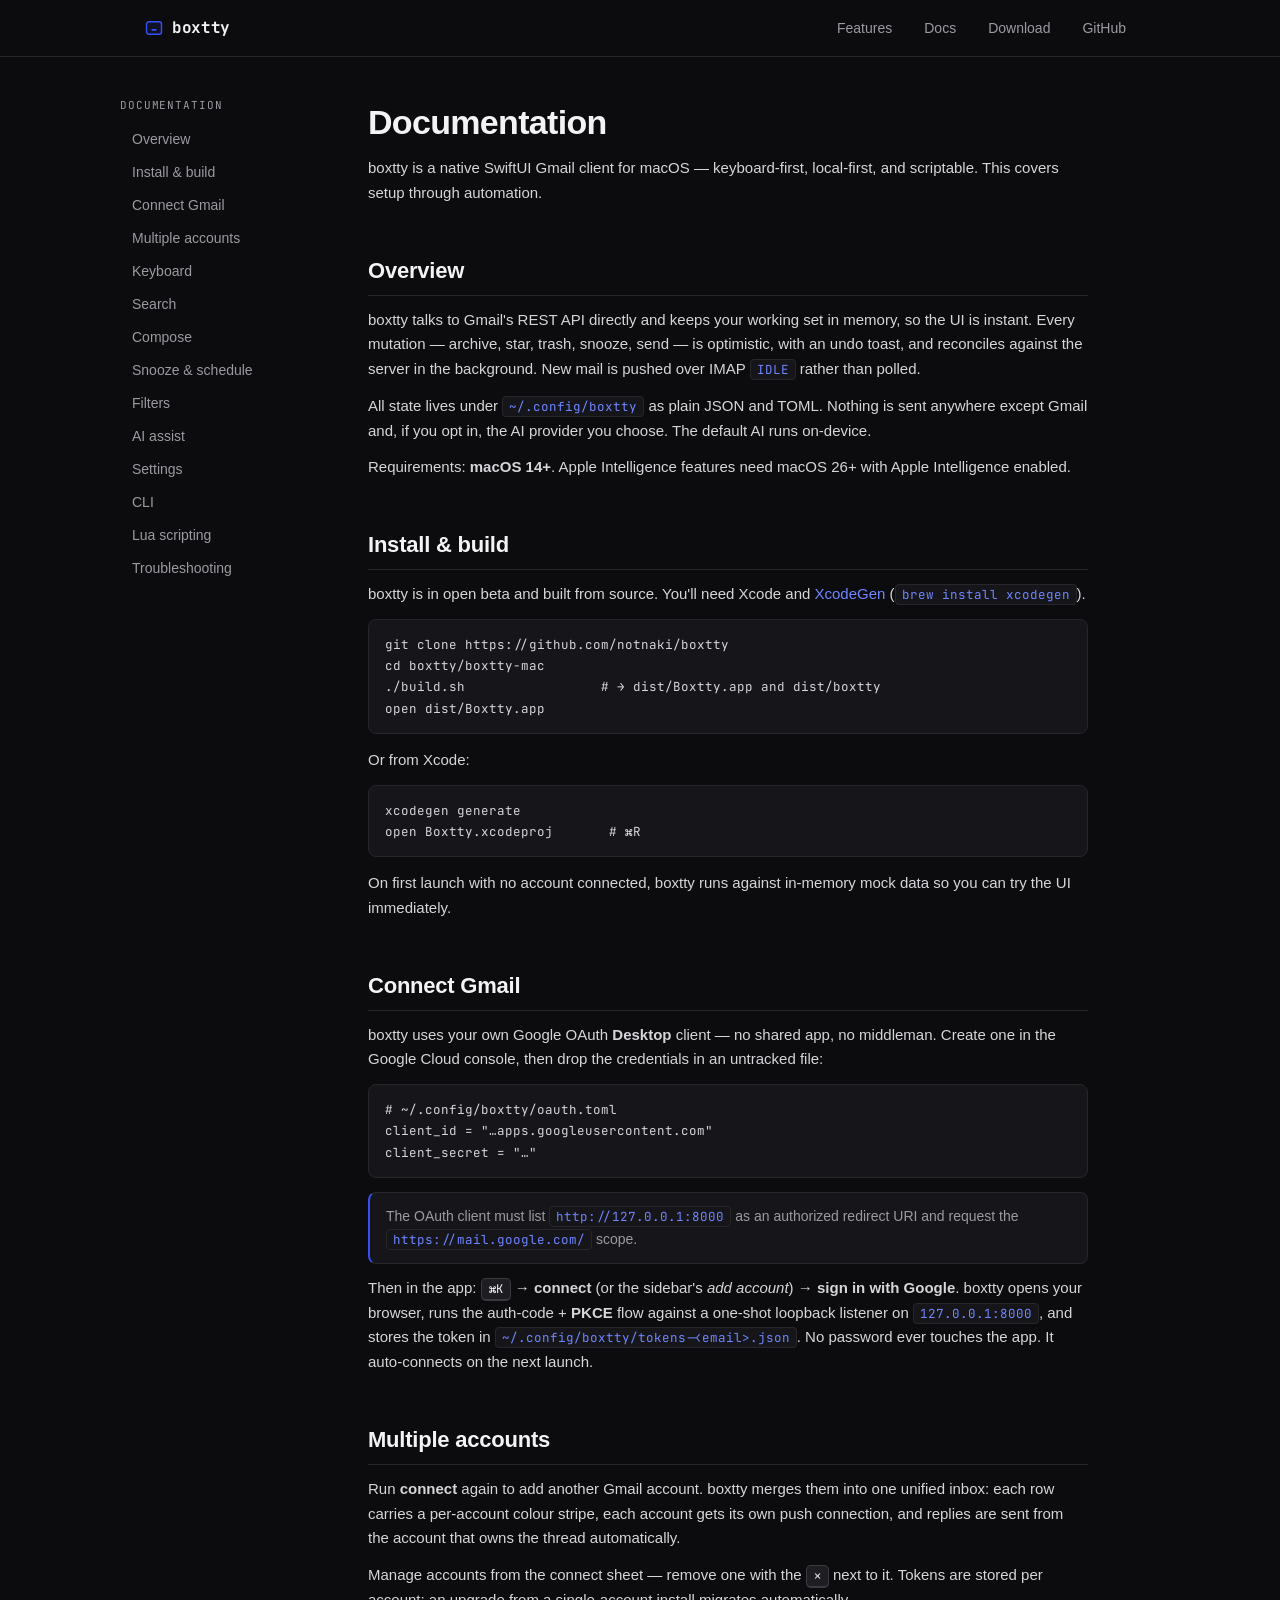
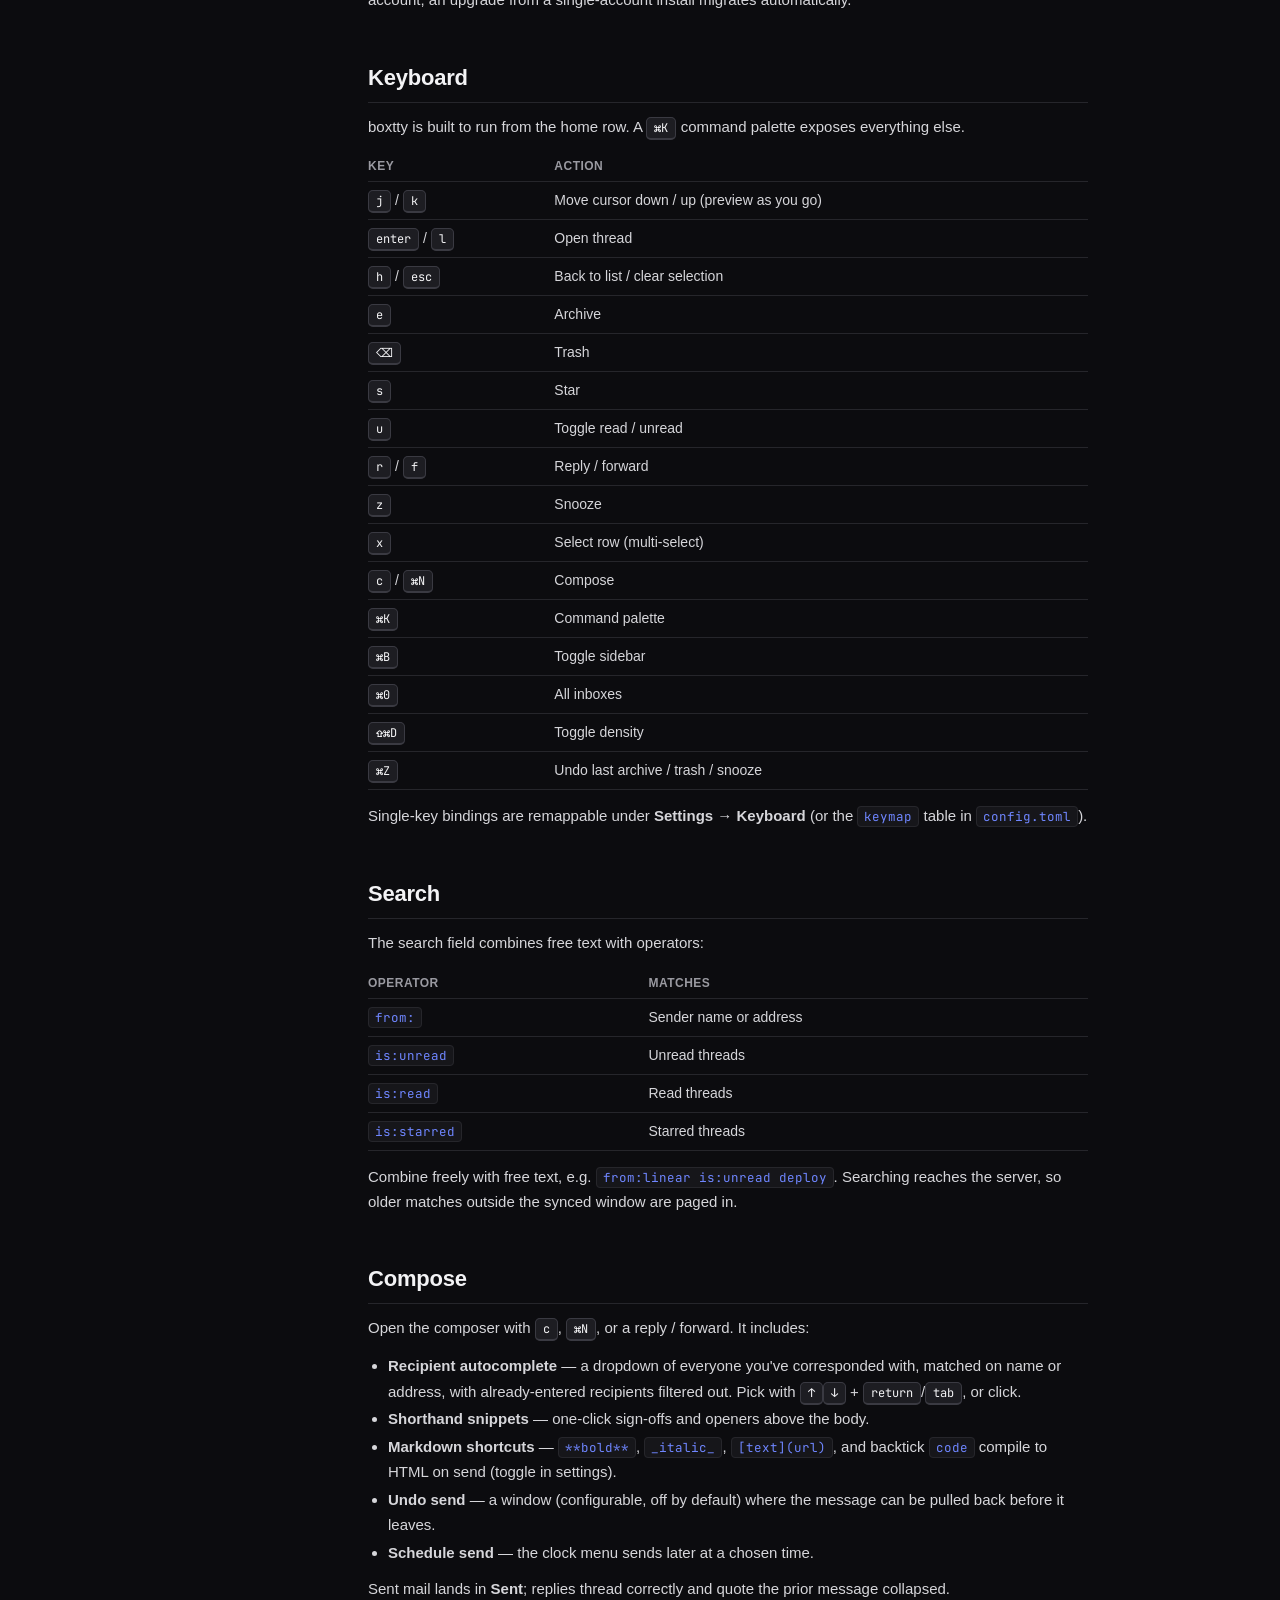
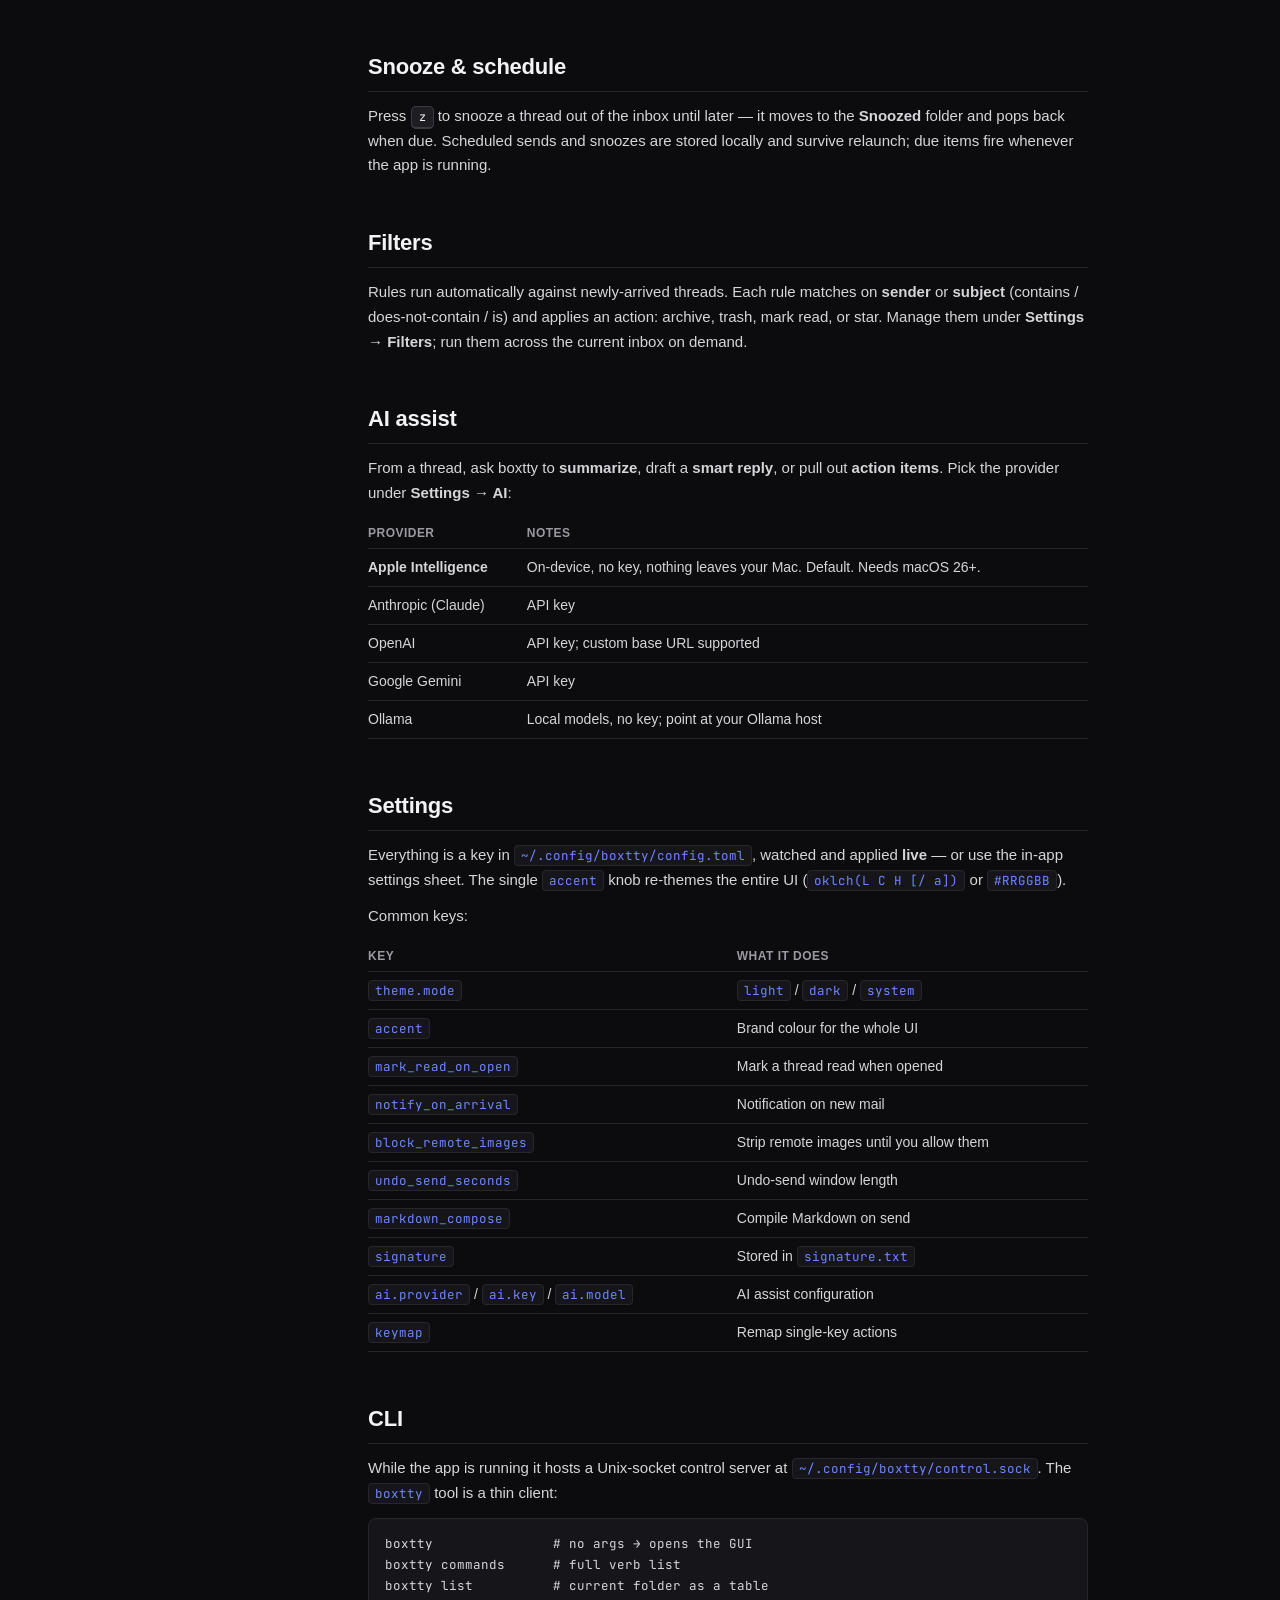
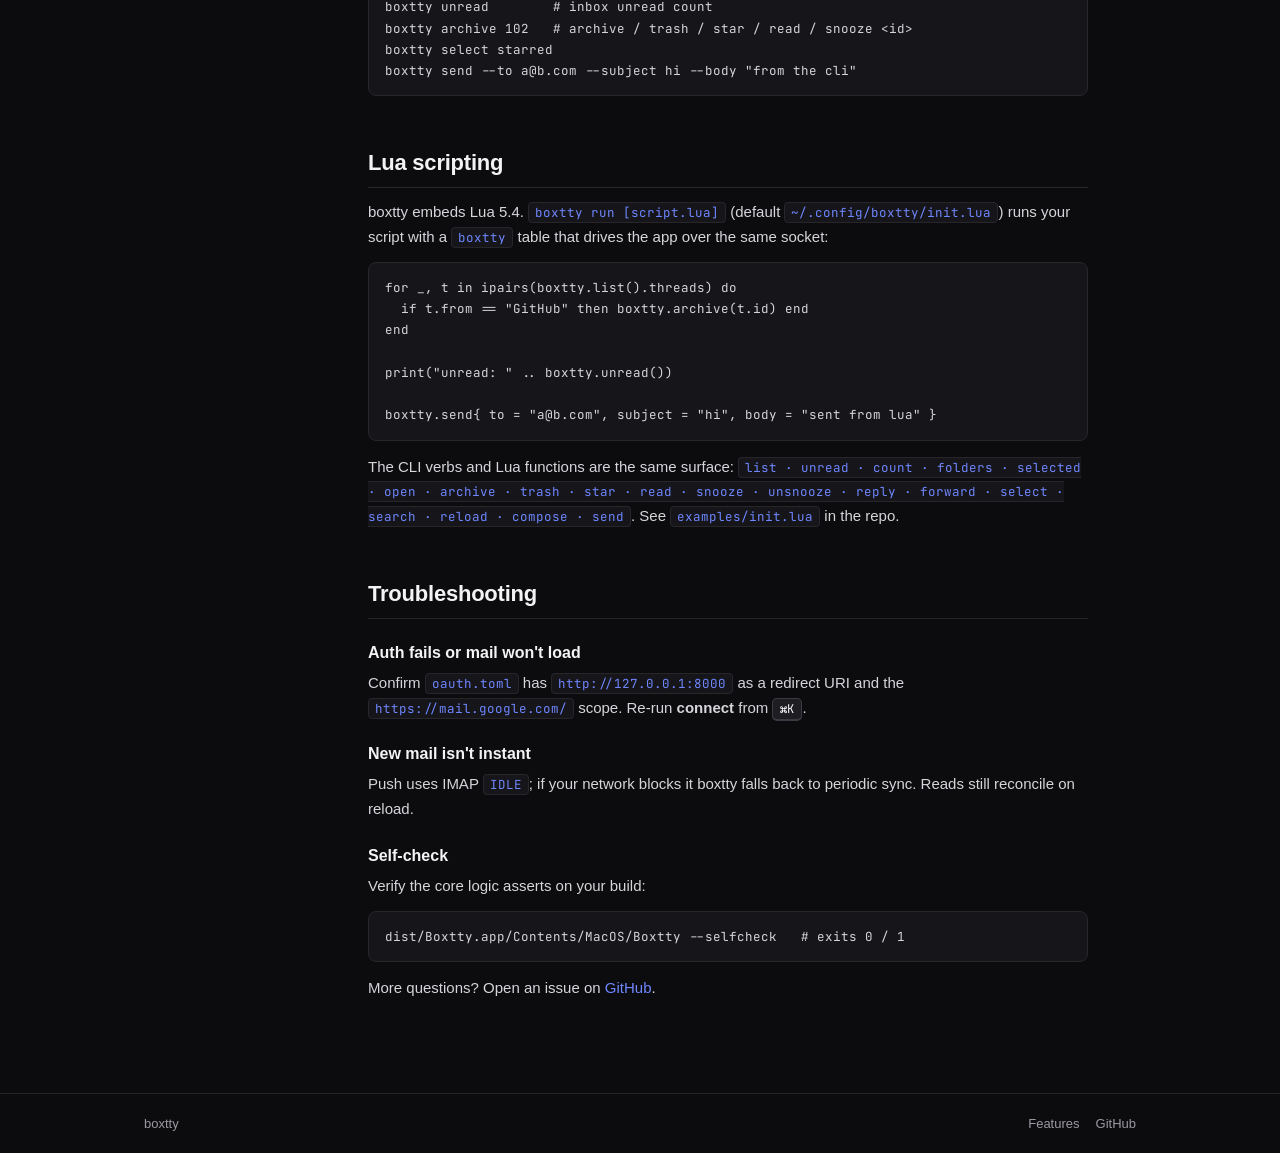
==== docs.html @ 08f12d82 "boxtty site: landing + comprehensive docs (static, GitHub Pages) Co-Authored-By: Claude Opus 4.8 <no" ====
<!doctype html>
<html lang="en">
<head>
  <meta charset="utf-8" />
  <meta name="viewport" content="width=device-width, initial-scale=1" />
  <title>Docs — boxtty</title>
  <meta name="description" content="boxtty documentation: install, connect Gmail, keyboard shortcuts, search operators, compose, snooze & schedule, filters, AI assist, multiple accounts, settings, the CLI and Lua scripting." />
  <meta name="theme-color" content="#0c0c0f" />
  <link rel="icon" href="favicon.svg" />
  <link rel="preconnect" href="https://fonts.googleapis.com" />
  <link rel="preconnect" href="https://fonts.gstatic.com" crossorigin />
  <link href="https://fonts.googleapis.com/css2?family=JetBrains+Mono:wght@400;700&display=swap" rel="stylesheet" />
  <link rel="stylesheet" href="styles.css" />
</head>
<body>
  <header class="site-header">
    <div class="wrap inner">
      <a class="brand" href="index.html">
        <svg class="mark" viewBox="0 0 24 24" fill="none" aria-hidden="true">
          <rect x="3" y="4.5" width="18" height="15" rx="3" stroke="#3551f3" stroke-width="1.7" fill="rgba(53,81,243,0.10)" />
          <rect class="cursor" x="9" y="13.2" width="6" height="2" rx="0.6" fill="#3551f3" />
        </svg>
        <span class="brand-name">boxtty</span>
      </a>
      <span class="spacer"></span>
      <a class="hlink" href="features.html">Features</a>
      <a class="hlink" href="docs.html">Docs</a>
      <a class="hlink" href="download.html">Download</a>
      <a class="hlink" href="https://github.com/notnaki/boxtty">GitHub</a>
    </div>
  </header>

  <main class="wrap doc">
    <div class="doc-grid">
      <nav class="doc-toc">
        <span class="label">Documentation</span>
        <a href="#overview">Overview</a>
        <a href="#install">Install &amp; build</a>
        <a href="#connect">Connect Gmail</a>
        <a href="#accounts">Multiple accounts</a>
        <a href="#keyboard">Keyboard</a>
        <a href="#search">Search</a>
        <a href="#compose">Compose</a>
        <a href="#snooze">Snooze &amp; schedule</a>
        <a href="#filters">Filters</a>
        <a href="#ai">AI assist</a>
        <a href="#settings">Settings</a>
        <a href="#cli">CLI</a>
        <a href="#lua">Lua scripting</a>
        <a href="#troubleshooting">Troubleshooting</a>
      </nav>

      <article class="doc-content">
        <h1>Documentation</h1>
        <p class="doc-lede">boxtty is a native SwiftUI Gmail client for macOS — keyboard-first, local-first, and scriptable. This covers setup through automation.</p>

        <section id="overview">
          <h2>Overview</h2>
          <p>boxtty talks to Gmail's REST API directly and keeps your working set in memory, so the UI is instant. Every mutation — archive, star, trash, snooze, send — is optimistic, with an undo toast, and reconciles against the server in the background. New mail is pushed over IMAP <code>IDLE</code> rather than polled.</p>
          <p>All state lives under <code>~/.config/boxtty</code> as plain JSON and TOML. Nothing is sent anywhere except Gmail and, if you opt in, the AI provider you choose. The default AI runs on-device.</p>
          <p>Requirements: <strong>macOS 14+</strong>. Apple Intelligence features need macOS 26+ with Apple Intelligence enabled.</p>
        </section>

        <section id="install">
          <h2>Install &amp; build</h2>
          <p>boxtty is in open beta and built from source. You'll need Xcode and <a class="ilink" href="https://github.com/yonaskolb/XcodeGen">XcodeGen</a> (<code>brew install xcodegen</code>).</p>
          <pre><code>git clone https://github.com/notnaki/boxtty
cd boxtty/boxtty-mac
./build.sh                 # → dist/Boxtty.app and dist/boxtty
open dist/Boxtty.app</code></pre>
          <p>Or from Xcode:</p>
          <pre><code>xcodegen generate
open Boxtty.xcodeproj       # ⌘R</code></pre>
          <p>On first launch with no account connected, boxtty runs against in-memory mock data so you can try the UI immediately.</p>
        </section>

        <section id="connect">
          <h2>Connect Gmail</h2>
          <p>boxtty uses your own Google OAuth <strong>Desktop</strong> client — no shared app, no middleman. Create one in the Google Cloud console, then drop the credentials in an untracked file:</p>
          <pre><code># ~/.config/boxtty/oauth.toml
client_id = "…apps.googleusercontent.com"
client_secret = "…"</code></pre>
          <div class="note"><p>The OAuth client must list <code>http://127.0.0.1:8000</code> as an authorized redirect URI and request the <code>https://mail.google.com/</code> scope.</p></div>
          <p>Then in the app: <span class="kbd">⌘K</span> → <strong>connect</strong> (or the sidebar's <em>add account</em>) → <strong>sign in with Google</strong>. boxtty opens your browser, runs the auth-code + <strong>PKCE</strong> flow against a one-shot loopback listener on <code>127.0.0.1:8000</code>, and stores the token in <code>~/.config/boxtty/tokens-&lt;email&gt;.json</code>. No password ever touches the app. It auto-connects on the next launch.</p>
        </section>

        <section id="accounts">
          <h2>Multiple accounts</h2>
          <p>Run <strong>connect</strong> again to add another Gmail account. boxtty merges them into one unified inbox: each row carries a per-account colour stripe, each account gets its own push connection, and replies are sent from the account that owns the thread automatically.</p>
          <p>Manage accounts from the connect sheet — remove one with the <span class="kbd">✕</span> next to it. Tokens are stored per account; an upgrade from a single-account install migrates automatically.</p>
        </section>

        <section id="keyboard">
          <h2>Keyboard</h2>
          <p>boxtty is built to run from the home row. A <span class="kbd">⌘K</span> command palette exposes everything else.</p>
          <table class="doc-table">
            <thead><tr><th>Key</th><th>Action</th></tr></thead>
            <tbody>
              <tr><td><span class="kbd">j</span> / <span class="kbd">k</span></td><td>Move cursor down / up (preview as you go)</td></tr>
              <tr><td><span class="kbd">enter</span> / <span class="kbd">l</span></td><td>Open thread</td></tr>
              <tr><td><span class="kbd">h</span> / <span class="kbd">esc</span></td><td>Back to list / clear selection</td></tr>
              <tr><td><span class="kbd">e</span></td><td>Archive</td></tr>
              <tr><td><span class="kbd">⌫</span></td><td>Trash</td></tr>
              <tr><td><span class="kbd">s</span></td><td>Star</td></tr>
              <tr><td><span class="kbd">u</span></td><td>Toggle read / unread</td></tr>
              <tr><td><span class="kbd">r</span> / <span class="kbd">f</span></td><td>Reply / forward</td></tr>
              <tr><td><span class="kbd">z</span></td><td>Snooze</td></tr>
              <tr><td><span class="kbd">x</span></td><td>Select row (multi-select)</td></tr>
              <tr><td><span class="kbd">c</span> / <span class="kbd">⌘N</span></td><td>Compose</td></tr>
              <tr><td><span class="kbd">⌘K</span></td><td>Command palette</td></tr>
              <tr><td><span class="kbd">⌘B</span></td><td>Toggle sidebar</td></tr>
              <tr><td><span class="kbd">⌘0</span></td><td>All inboxes</td></tr>
              <tr><td><span class="kbd">⇧⌘D</span></td><td>Toggle density</td></tr>
              <tr><td><span class="kbd">⌘Z</span></td><td>Undo last archive / trash / snooze</td></tr>
            </tbody>
          </table>
          <p>Single-key bindings are remappable under <strong>Settings → Keyboard</strong> (or the <code>keymap</code> table in <code>config.toml</code>).</p>
        </section>

        <section id="search">
          <h2>Search</h2>
          <p>The search field combines free text with operators:</p>
          <table class="doc-table">
            <thead><tr><th>Operator</th><th>Matches</th></tr></thead>
            <tbody>
              <tr><td><code>from:</code></td><td>Sender name or address</td></tr>
              <tr><td><code>is:unread</code></td><td>Unread threads</td></tr>
              <tr><td><code>is:read</code></td><td>Read threads</td></tr>
              <tr><td><code>is:starred</code></td><td>Starred threads</td></tr>
            </tbody>
          </table>
          <p>Combine freely with free text, e.g. <code>from:linear is:unread deploy</code>. Searching reaches the server, so older matches outside the synced window are paged in.</p>
        </section>

        <section id="compose">
          <h2>Compose</h2>
          <p>Open the composer with <span class="kbd">c</span>, <span class="kbd">⌘N</span>, or a reply / forward. It includes:</p>
          <ul>
            <li><strong>Recipient autocomplete</strong> — a dropdown of everyone you've corresponded with, matched on name or address, with already-entered recipients filtered out. Pick with <span class="kbd">↑</span><span class="kbd">↓</span> + <span class="kbd">return</span>/<span class="kbd">tab</span>, or click.</li>
            <li><strong>Shorthand snippets</strong> — one-click sign-offs and openers above the body.</li>
            <li><strong>Markdown shortcuts</strong> — <code>**bold**</code>, <code>_italic_</code>, <code>[text](url)</code>, and backtick <code>code</code> compile to HTML on send (toggle in settings).</li>
            <li><strong>Undo send</strong> — a window (configurable, off by default) where the message can be pulled back before it leaves.</li>
            <li><strong>Schedule send</strong> — the clock menu sends later at a chosen time.</li>
          </ul>
          <p>Sent mail lands in <strong>Sent</strong>; replies thread correctly and quote the prior message collapsed.</p>
        </section>

        <section id="snooze">
          <h2>Snooze &amp; schedule</h2>
          <p>Press <span class="kbd">z</span> to snooze a thread out of the inbox until later — it moves to the <strong>Snoozed</strong> folder and pops back when due. Scheduled sends and snoozes are stored locally and survive relaunch; due items fire whenever the app is running.</p>
        </section>

        <section id="filters">
          <h2>Filters</h2>
          <p>Rules run automatically against newly-arrived threads. Each rule matches on <strong>sender</strong> or <strong>subject</strong> (contains / does-not-contain / is) and applies an action: archive, trash, mark read, or star. Manage them under <strong>Settings → Filters</strong>; run them across the current inbox on demand.</p>
        </section>

        <section id="ai">
          <h2>AI assist</h2>
          <p>From a thread, ask boxtty to <strong>summarize</strong>, draft a <strong>smart reply</strong>, or pull out <strong>action items</strong>. Pick the provider under <strong>Settings → AI</strong>:</p>
          <table class="doc-table">
            <thead><tr><th>Provider</th><th>Notes</th></tr></thead>
            <tbody>
              <tr><td><strong>Apple Intelligence</strong></td><td>On-device, no key, nothing leaves your Mac. Default. Needs macOS 26+.</td></tr>
              <tr><td>Anthropic (Claude)</td><td>API key</td></tr>
              <tr><td>OpenAI</td><td>API key; custom base URL supported</td></tr>
              <tr><td>Google Gemini</td><td>API key</td></tr>
              <tr><td>Ollama</td><td>Local models, no key; point at your Ollama host</td></tr>
            </tbody>
          </table>
        </section>

        <section id="settings">
          <h2>Settings</h2>
          <p>Everything is a key in <code>~/.config/boxtty/config.toml</code>, watched and applied <strong>live</strong> — or use the in-app settings sheet. The single <code>accent</code> knob re-themes the entire UI (<code>oklch(L C H [/ a])</code> or <code>#RRGGBB</code>).</p>
          <p>Common keys:</p>
          <table class="doc-table">
            <thead><tr><th>Key</th><th>What it does</th></tr></thead>
            <tbody>
              <tr><td><code>theme.mode</code></td><td><code>light</code> / <code>dark</code> / <code>system</code></td></tr>
              <tr><td><code>accent</code></td><td>Brand colour for the whole UI</td></tr>
              <tr><td><code>mark_read_on_open</code></td><td>Mark a thread read when opened</td></tr>
              <tr><td><code>notify_on_arrival</code></td><td>Notification on new mail</td></tr>
              <tr><td><code>block_remote_images</code></td><td>Strip remote images until you allow them</td></tr>
              <tr><td><code>undo_send_seconds</code></td><td>Undo-send window length</td></tr>
              <tr><td><code>markdown_compose</code></td><td>Compile Markdown on send</td></tr>
              <tr><td><code>signature</code></td><td>Stored in <code>signature.txt</code></td></tr>
              <tr><td><code>ai.provider</code> / <code>ai.key</code> / <code>ai.model</code></td><td>AI assist configuration</td></tr>
              <tr><td><code>keymap</code></td><td>Remap single-key actions</td></tr>
            </tbody>
          </table>
        </section>

        <section id="cli">
          <h2>CLI</h2>
          <p>While the app is running it hosts a Unix-socket control server at <code>~/.config/boxtty/control.sock</code>. The <code>boxtty</code> tool is a thin client:</p>
          <pre><code>boxtty               # no args → opens the GUI
boxtty commands      # full verb list
boxtty list          # current folder as a table
boxtty unread        # inbox unread count
boxtty archive 102   # archive / trash / star / read / snooze &lt;id&gt;
boxtty select starred
boxtty send --to a@b.com --subject hi --body "from the cli"</code></pre>
        </section>

        <section id="lua">
          <h2>Lua scripting</h2>
          <p>boxtty embeds Lua 5.4. <code>boxtty run [script.lua]</code> (default <code>~/.config/boxtty/init.lua</code>) runs your script with a <code>boxtty</code> table that drives the app over the same socket:</p>
          <pre><code>for _, t in ipairs(boxtty.list().threads) do
  if t.from == "GitHub" then boxtty.archive(t.id) end
end

print("unread: " .. boxtty.unread())

boxtty.send{ to = "a@b.com", subject = "hi", body = "sent from lua" }</code></pre>
          <p>The CLI verbs and Lua functions are the same surface: <code>list · unread · count · folders · selected · open · archive · trash · star · read · snooze · unsnooze · reply · forward · select · search · reload · compose · send</code>. See <code>examples/init.lua</code> in the repo.</p>
        </section>

        <section id="troubleshooting">
          <h2>Troubleshooting</h2>
          <h3>Auth fails or mail won't load</h3>
          <p>Confirm <code>oauth.toml</code> has <code>http://127.0.0.1:8000</code> as a redirect URI and the <code>https://mail.google.com/</code> scope. Re-run <strong>connect</strong> from <span class="kbd">⌘K</span>.</p>
          <h3>New mail isn't instant</h3>
          <p>Push uses IMAP <code>IDLE</code>; if your network blocks it boxtty falls back to periodic sync. Reads still reconcile on reload.</p>
          <h3>Self-check</h3>
          <p>Verify the core logic asserts on your build:</p>
          <pre><code>dist/Boxtty.app/Contents/MacOS/Boxtty --selfcheck   # exits 0 / 1</code></pre>
          <p class="doc-meta">More questions? Open an issue on <a class="ilink" href="https://github.com/notnaki/boxtty">GitHub</a>.</p>
        </section>
      </article>
    </div>
  </main>

  <footer class="footer">
    <div class="wrap inner">
      <span>boxtty</span>
      <span class="spacer"></span>
      <a href="features.html">Features</a>
      <a href="https://github.com/notnaki/boxtty">GitHub</a>
    </div>
  </footer>
</body>
</html>
---- styles.css ----
/* ── boxtty — landing styles ────────────────────────────────────────────────────────────────
   Deliberately plain, in the spirit of ghostty's own site: one centered terminal window, a line
   of copy, two buttons. Dark take on the ghostty design language — neutral palette, Arial body +
   JetBrains Mono accents, brand #3551f3, 4px grid, hairline borders, subtle <300ms motion, no
   blur, no pill shapes. */

:root {
  --background: #0c0c0f;
  --surface: #16161a;
  --surface-2: #1d1d22;
  --text: #f3f3f5;
  --muted: #9a9aa1;
  --line: #26262b;
  --border: #3a3a42;
  --brand: #3551f3;
  --brand-bright: #6f86ff;
  --success: #00ca4e;

  --shadow: 0 1px 0 rgba(255, 255, 255, 0.02) inset, 0 24px 60px -28px rgba(0, 0, 0, 0.85);

  --maxw: 1040px;
  --radius: 8px;
  --radius-lg: 16px;

  --font: Arial, "Helvetica Neue", Helvetica, sans-serif;
  --mono: var(--font-mono, "JetBrains Mono"), ui-monospace, SFMono-Regular, Menlo, monospace;
}

* { box-sizing: border-box; }
html { height: 100%; scroll-behavior: smooth; color-scheme: dark; }
/* overflow-x: clip (not hidden) avoids making <body> a scroll container, which would break the
   sticky docs/features table of contents. */
html, body { max-width: 100vw; overflow-x: clip; }

body {
  margin: 0;
  min-height: 100%;
  background: var(--background);
  color: var(--text);
  font-family: var(--font);
  font-size: 16px;
  line-height: 1.5;
  -webkit-font-smoothing: antialiased;
  -moz-osx-font-smoothing: grayscale;
}

a { color: inherit; text-decoration: none; }

.wrap { width: 100%; max-width: var(--maxw); margin: 0 auto; padding: 0 24px; }

/* ── Buttons (mirrors ghostty: bordered primary + ghost) ───────────────────────────────────── */
.btn {
  display: inline-flex; align-items: center; justify-content: center; gap: 8px;
  padding: 11px 22px;
  border-radius: var(--radius);
  font-family: var(--font); font-size: 15px; font-weight: 700;
  border: 1px solid var(--border); cursor: pointer;
  transition: background-color 0.15s, color 0.15s, border-color 0.15s, transform 0.15s;
}
.btn-primary { border-color: var(--brand); color: var(--text); }
.btn-primary:hover { background: var(--brand); color: #fff; }
.btn-ghost { color: var(--text); }
.btn-ghost:hover { background: var(--surface-2); border-color: var(--muted); }
.btn:active { transform: translateY(1px); }
.btn:focus-visible { outline: 2px solid var(--brand-bright); outline-offset: 2px; }

/* ── Slim header (inner pages only — the home page is intentionally bare) ──────────────────── */
.site-header { border-bottom: 1px solid var(--line); }
.site-header .inner { display: flex; align-items: center; gap: 12px; height: 56px; }
.brand { display: inline-flex; align-items: center; gap: 8px; font-weight: 700; }
.brand .mark { width: 20px; height: 20px; }
.brand-name { font-family: var(--mono); font-size: 16px; letter-spacing: -0.02em; }
.site-header .spacer { flex: 1; }
.hlink { color: var(--muted); font-size: 14px; padding: 6px 10px; border-radius: var(--radius); transition: color 0.15s; }
.hlink:hover { color: var(--text); }

/* ── Home: one centered stage ──────────────────────────────────────────────────────────────── */
.stage {
  min-height: 100dvh;
  display: flex; flex-direction: column; align-items: center; justify-content: center;
  gap: 28px; padding: 64px 24px;
  text-align: center;
}
.stage .tagline { margin: 0; max-width: 52ch; color: var(--muted); font-size: 17px; }
.stage .tagline strong { color: var(--text); font-weight: 700; }
.stage .actions { display: flex; gap: 12px; flex-wrap: wrap; justify-content: center; }
.stage .soon {
  margin: 0; display: inline-flex; align-items: center; gap: 8px;
  font-family: var(--mono); font-size: 12px; color: var(--muted);
}
.stage .soon .dot { width: 7px; height: 7px; border-radius: 50%; background: var(--success); box-shadow: 0 0 8px rgba(0, 202, 78, 0.6); }

/* ── The terminal window centerpiece ──────────────────────────────────────────────────────── */
.term {
  width: min(640px, 100%);
  border: 1px solid var(--line);
  border-radius: var(--radius-lg);
  background: var(--surface);
  box-shadow: var(--shadow);
  overflow: hidden;
}
.term-bar { position: relative; display: flex; align-items: center; gap: 7px; padding: 12px 14px; border-bottom: 1px solid var(--line); }
.term-dot { width: 11px; height: 11px; border-radius: 50%; }
.term-title {
  position: absolute; left: 0; right: 0; margin: 0 auto; width: fit-content;
  display: inline-flex; align-items: center; gap: 7px;
  font-family: var(--mono); font-size: 12.5px; color: var(--muted);
}
.term-title .mark { width: 15px; height: 15px; }
.term-body {
  position: relative;
  display: grid; place-items: center;
  padding: 64px 24px 56px;
  /* faint dotted grid for terminal depth — flat, no blur */
  background:
    radial-gradient(440px 280px at 50% 38%, rgba(53, 81, 243, 0.13), transparent 70%),
    radial-gradient(circle at 1px 1px, rgba(255, 255, 255, 0.035) 1px, transparent 0);
  background-size: auto, 22px 22px;
}
.biglogo { width: 168px; height: 168px; filter: drop-shadow(0 0 26px rgba(53, 81, 243, 0.45)); }
.term-prompt {
  margin-top: 22px;
  font-family: var(--mono); font-size: 22px; font-weight: 700; letter-spacing: -0.01em; color: var(--text);
  display: inline-flex; align-items: baseline; gap: 2px;
}
.term-prompt .caret {
  display: inline-block; width: 11px; height: 20px; margin-left: 6px;
  background: var(--brand-bright); transform: translateY(2px);
}

/* blinking caret/cursor, shared by the wordmark mark and the prompt */
@keyframes blink { 0%, 55% { opacity: 1; } 56%, 100% { opacity: 0; } }
.brand .mark .cursor, .term-title .mark .cursor, .biglogo .cursor, .term-prompt .caret { animation: blink 1.1s steps(1) infinite; }

/* ── Footer (slim) ─────────────────────────────────────────────────────────────────────────── */
.footer { border-top: 1px solid var(--line); padding: 20px 0; color: var(--muted); font-size: 13px; }
.footer .inner { display: flex; align-items: center; gap: 16px; flex-wrap: wrap; }
.footer a { color: var(--muted); transition: color 0.15s; }
.footer a:hover { color: var(--text); }
.footer .spacer { flex: 1; }

/* ── Download page (kept simple) ───────────────────────────────────────────────────────────── */
.panel {
  max-width: 560px; margin: 64px auto; text-align: center;
  border: 1px solid var(--line); border-radius: var(--radius-lg);
  background: var(--surface); padding: 48px 28px; box-shadow: var(--shadow);
}
.panel h1 { margin: 0 0 12px; font-size: 30px; font-weight: 700; letter-spacing: -0.02em; }
.panel p { margin: 0 auto; max-width: 44ch; color: var(--muted); font-size: 15.5px; }
.eyebrow {
  display: inline-flex; align-items: center; gap: 8px; margin-bottom: 18px;
  padding: 4px 12px 4px 10px; border: 1px solid var(--line); border-radius: var(--radius);
  background: var(--background); color: var(--muted); font-family: var(--mono); font-size: 12px;
}
.eyebrow .dot { width: 7px; height: 7px; border-radius: 50%; background: var(--success); }
.notify { display: flex; gap: 8px; justify-content: center; margin: 24px auto 0; max-width: 440px; flex-wrap: wrap; }
.notify input {
  flex: 1; min-width: 220px; background: var(--background); border: 1px solid var(--border);
  border-radius: var(--radius); padding: 11px 14px; font-size: 15px; font-family: var(--font); color: var(--text);
}
.notify input::placeholder { color: var(--muted); }
.notify input:focus { outline: none; border-color: var(--brand-bright); }
.notify .msg { width: 100%; font-size: 13px; color: var(--success); min-height: 16px; font-family: var(--mono); }
.platforms { margin-top: 20px; font-size: 13px; color: var(--muted); }
.platforms strong { color: var(--text); font-weight: 700; }

/* ── Features (minimal): an airy hairline-divided list ─────────────────────────────────────── */
.feat { max-width: 720px; margin: 0 auto; padding: 56px 0 80px; }
.feat-head { margin-bottom: 8px; }
.feat-head h1 { margin: 0 0 8px; font-size: 34px; font-weight: 700; letter-spacing: -0.02em; }
.feat-head p { margin: 0; color: var(--muted); font-size: 17px; }
.flist { list-style: none; margin: 28px 0 0; padding: 0; }
.flist li { display: grid; grid-template-columns: 200px 1fr; gap: 24px; padding: 18px 0; border-top: 1px solid var(--line); }
.flist li:last-child { border-bottom: 1px solid var(--line); }
.flist h3 { margin: 0; font-size: 15.5px; font-weight: 700; letter-spacing: -0.01em; }
.flist p { margin: 0; color: var(--muted); font-size: 14.5px; line-height: 1.6; }
.flist code { font-family: var(--mono); font-size: 12.5px; color: var(--brand-bright); }
.feat-more { margin-top: 28px; font-size: 14.5px; color: var(--muted); }
.feat-more a { color: var(--brand-bright); }
.feat-more a:hover { text-decoration: underline; }
@media (max-width: 640px) {
  .flist li { grid-template-columns: 1fr; gap: 4px; }
}

/* ── Docs ──────────────────────────────────────────────────────────────────────────────────── */
.doc { padding: 40px 0 80px; }
.doc-grid { display: grid; grid-template-columns: 200px minmax(0, 1fr); gap: 48px; align-items: start; }
.doc-toc { position: sticky; top: 24px; display: flex; flex-direction: column; gap: 2px; }
.doc-toc .label { font-family: var(--mono); font-size: 11px; text-transform: uppercase; letter-spacing: 0.08em; color: var(--muted); margin-bottom: 8px; }
.doc-toc a { color: var(--muted); font-size: 14px; padding: 5px 10px; border-radius: var(--radius); border-left: 2px solid transparent; transition: color 0.15s, border-color 0.15s; }
.doc-toc a:hover { color: var(--text); border-color: var(--border); }
.doc-content { max-width: 720px; }
.doc-content h1 { margin: 0 0 8px; font-size: 34px; font-weight: 700; letter-spacing: -0.02em; }
.doc-lede { margin: 0 0 8px; color: var(--muted); font-size: 17px; }
.doc-content section { padding-top: 36px; scroll-margin-top: 24px; }
.doc-content h2 { margin: 0 0 12px; font-size: 22px; font-weight: 700; letter-spacing: -0.01em; padding-bottom: 8px; border-bottom: 1px solid var(--line); }
.doc-content h3 { margin: 22px 0 6px; font-size: 16px; font-weight: 700; }
.doc-content p { margin: 0 0 12px; color: #d6d6da; font-size: 15px; line-height: 1.65; }
.doc-content ul { margin: 0 0 12px; padding-left: 20px; color: #d6d6da; font-size: 15px; line-height: 1.7; }
.doc-content li { margin: 2px 0; }
.doc-content a.ilink { color: var(--brand-bright); }
.doc-content a.ilink:hover { text-decoration: underline; }
.doc-content code { font-family: var(--mono); font-size: 12.5px; background: var(--surface); border: 1px solid var(--line); border-radius: 4px; padding: 1px 6px; color: var(--brand-bright); }
.doc-content pre { background: var(--surface); border: 1px solid var(--line); border-radius: var(--radius); padding: 14px 16px; overflow-x: auto; margin: 0 0 14px; }
.doc-content pre code { background: none; border: 0; padding: 0; color: #d6d6da; font-size: 12.5px; line-height: 1.7; display: block; }
.doc-table { width: 100%; border-collapse: collapse; margin: 0 0 14px; font-size: 14px; }
.doc-table th { text-align: left; font-weight: 700; color: var(--muted); font-size: 12px; text-transform: uppercase; letter-spacing: 0.04em; padding: 6px 12px 6px 0; border-bottom: 1px solid var(--line); }
.doc-table td { padding: 8px 12px 8px 0; border-bottom: 1px solid var(--line); color: #d6d6da; vertical-align: top; }
.doc-table td:first-child { white-space: nowrap; }
.kbd {
  font-family: var(--mono); font-size: 12px; color: var(--text);
  background: var(--surface-2); border: 1px solid var(--border); border-bottom-width: 2px;
  border-radius: 5px; padding: 2px 7px; white-space: nowrap;
}
.note { border: 1px solid var(--line); border-left: 2px solid var(--brand); border-radius: var(--radius); background: var(--surface); padding: 12px 16px; margin: 0 0 12px; }
.note p { margin: 0; color: var(--muted); font-size: 14px; }
.doc-meta { font-size: 13px; color: var(--muted); margin-top: 16px; }
.doc-content hr { border: 0; border-top: 1px solid var(--line); margin: 32px 0; }

/* ── Scroll reveal ─────────────────────────────────────────────────────────────────────────── */
.reveal { opacity: 0; transform: translateY(20px); transition: opacity 0.25s ease-out, transform 0.25s ease-out; }
.reveal.visible { opacity: 1; transform: none; }

/* ── Responsive ────────────────────────────────────────────────────────────────────────────── */
@media (max-width: 820px) {
  .doc-grid { grid-template-columns: 1fr; gap: 20px; }
  .doc-toc { position: static; flex-direction: row; flex-wrap: wrap; gap: 6px; }
}

@media (prefers-reduced-motion: reduce) {
  html { scroll-behavior: auto; }
  *, *::before, *::after { animation-duration: 0.001ms !important; transition-duration: 0.001ms !important; }
  .reveal { opacity: 1; transform: none; }
  .brand .mark .cursor, .biglogo .cursor, .term-prompt .caret { animation: none; }
}
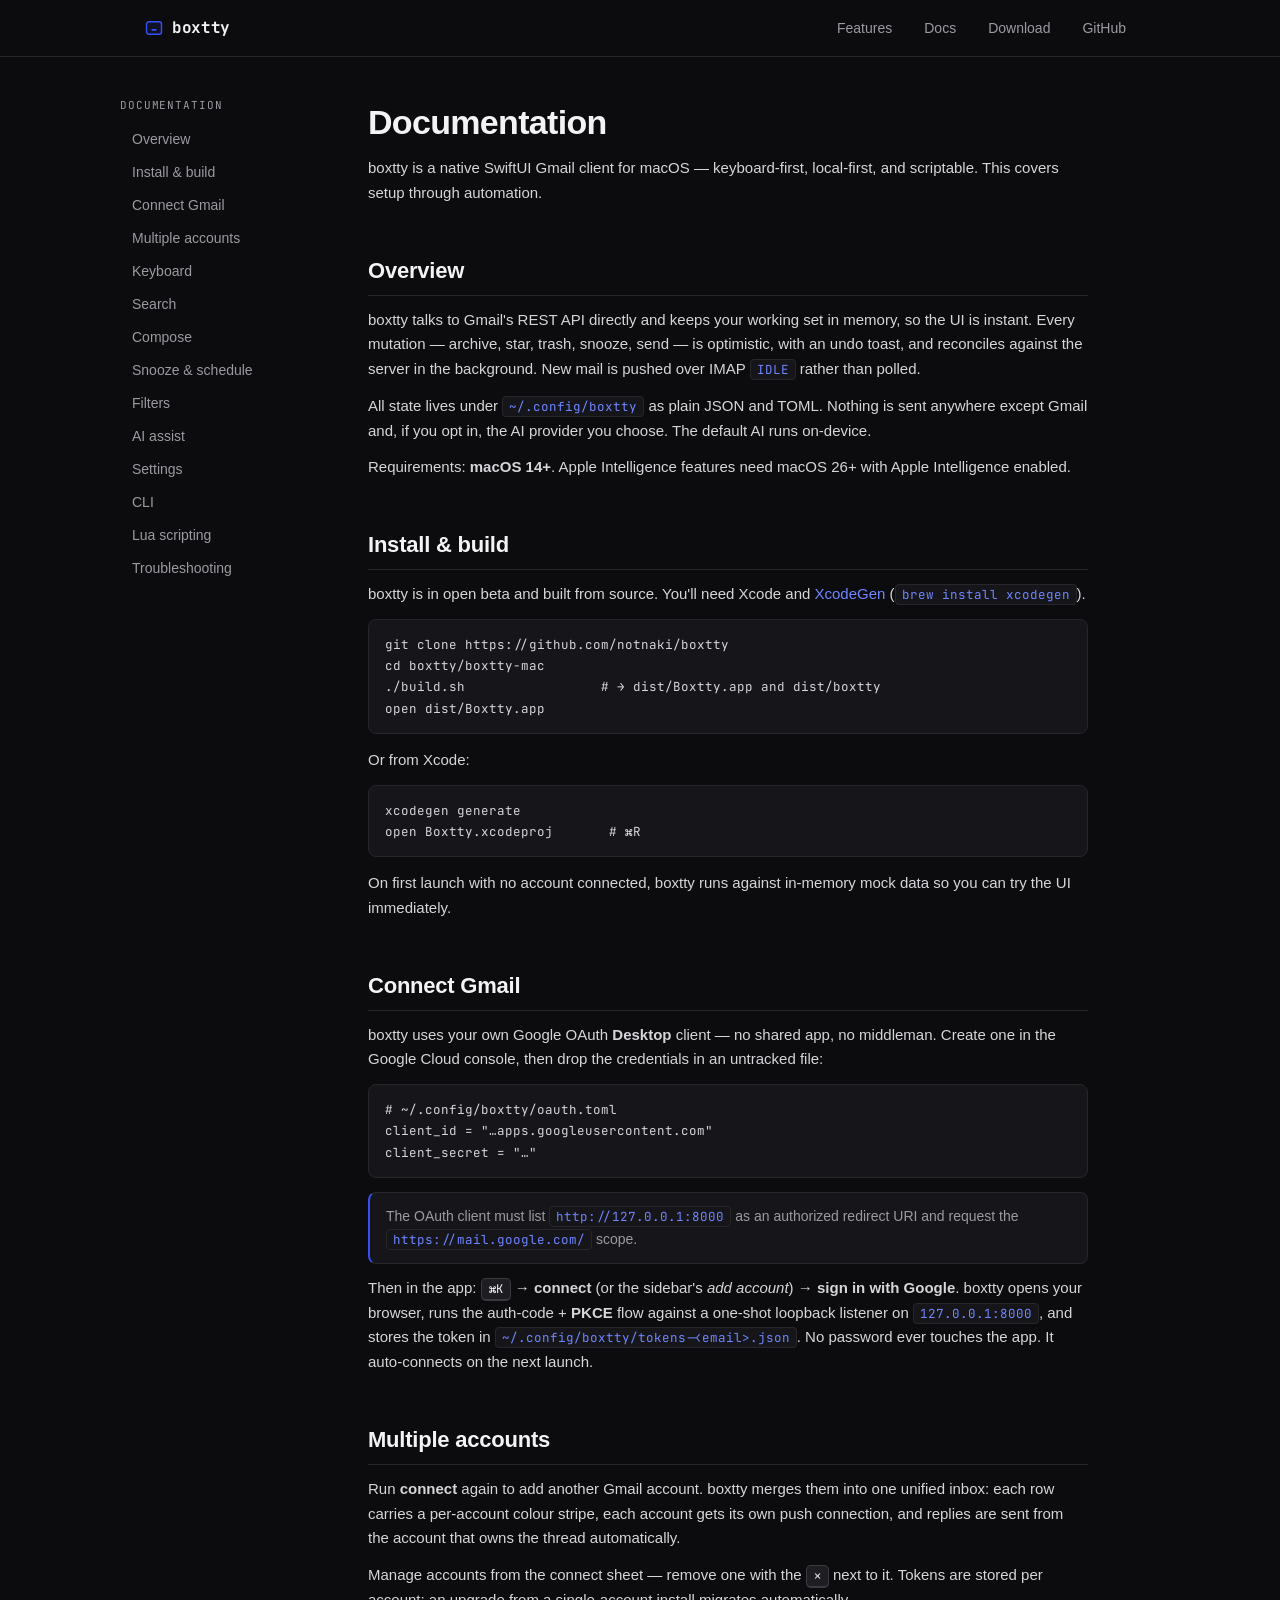
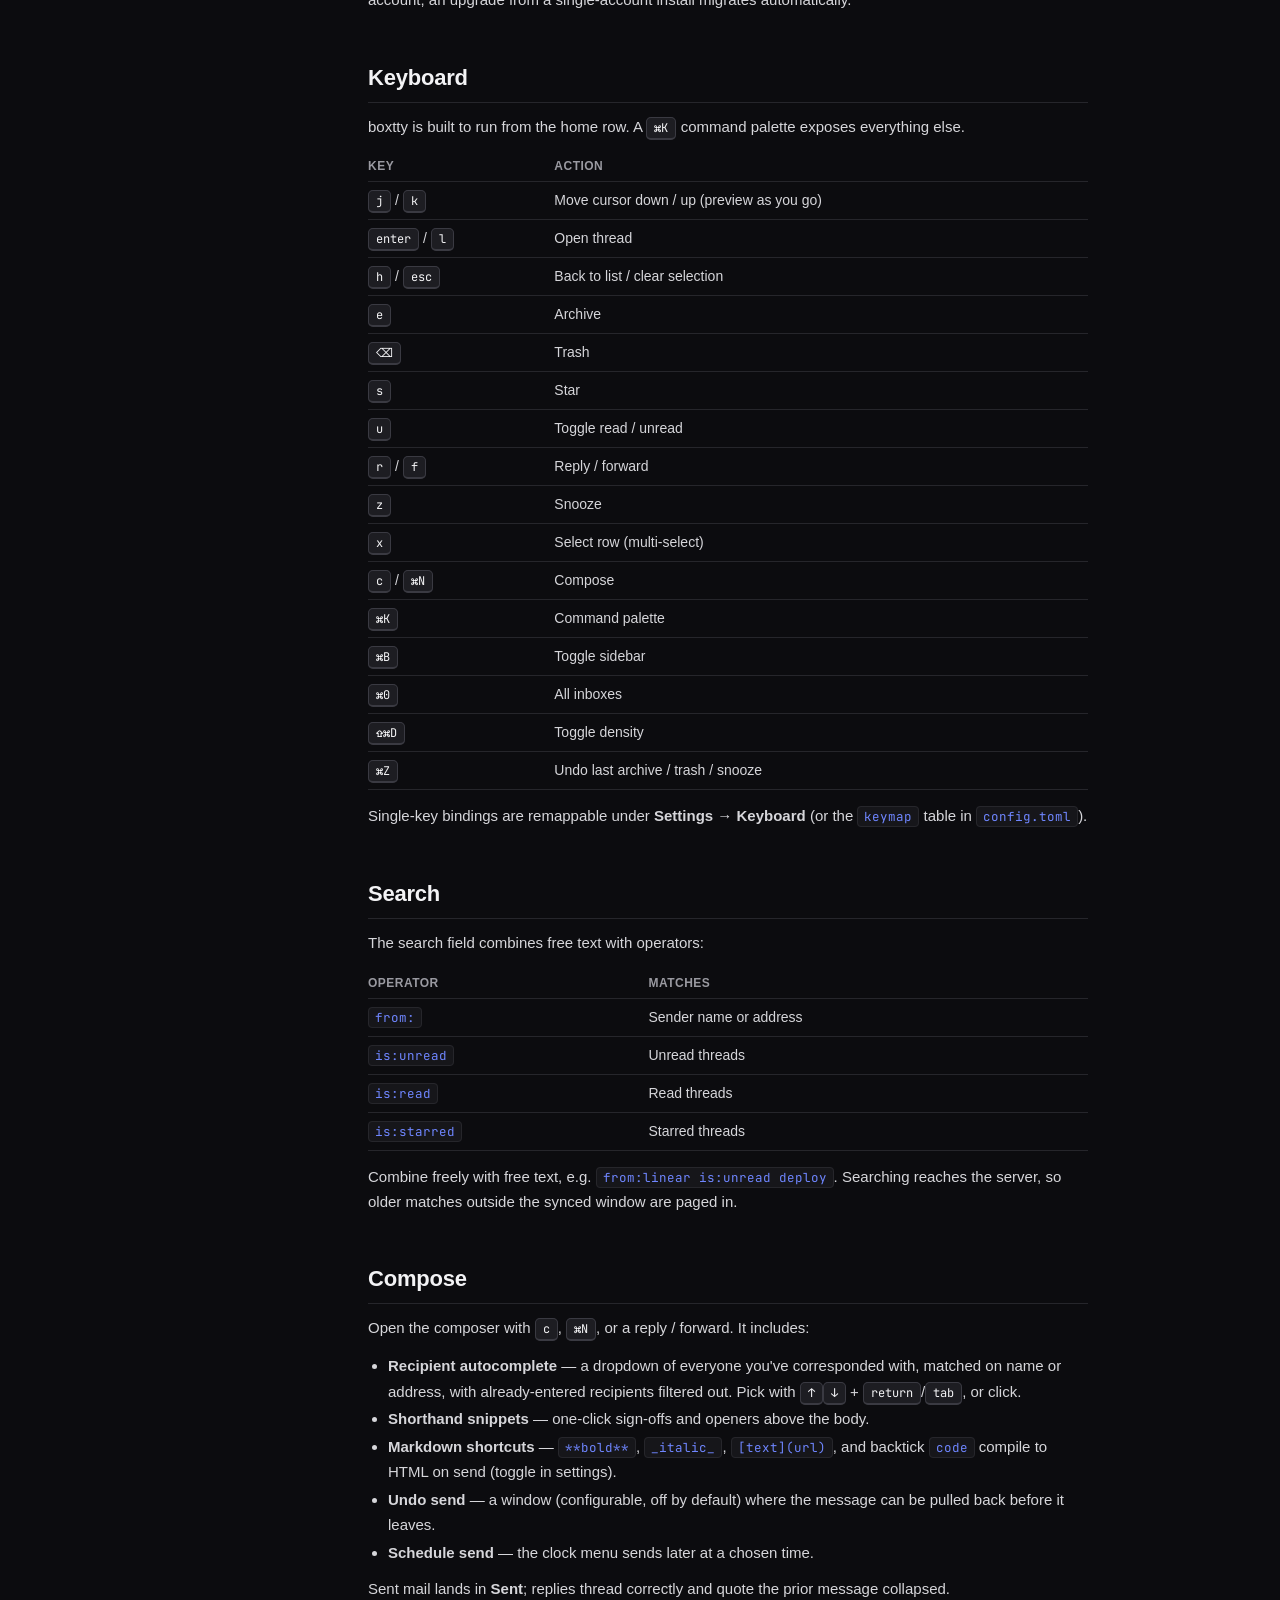
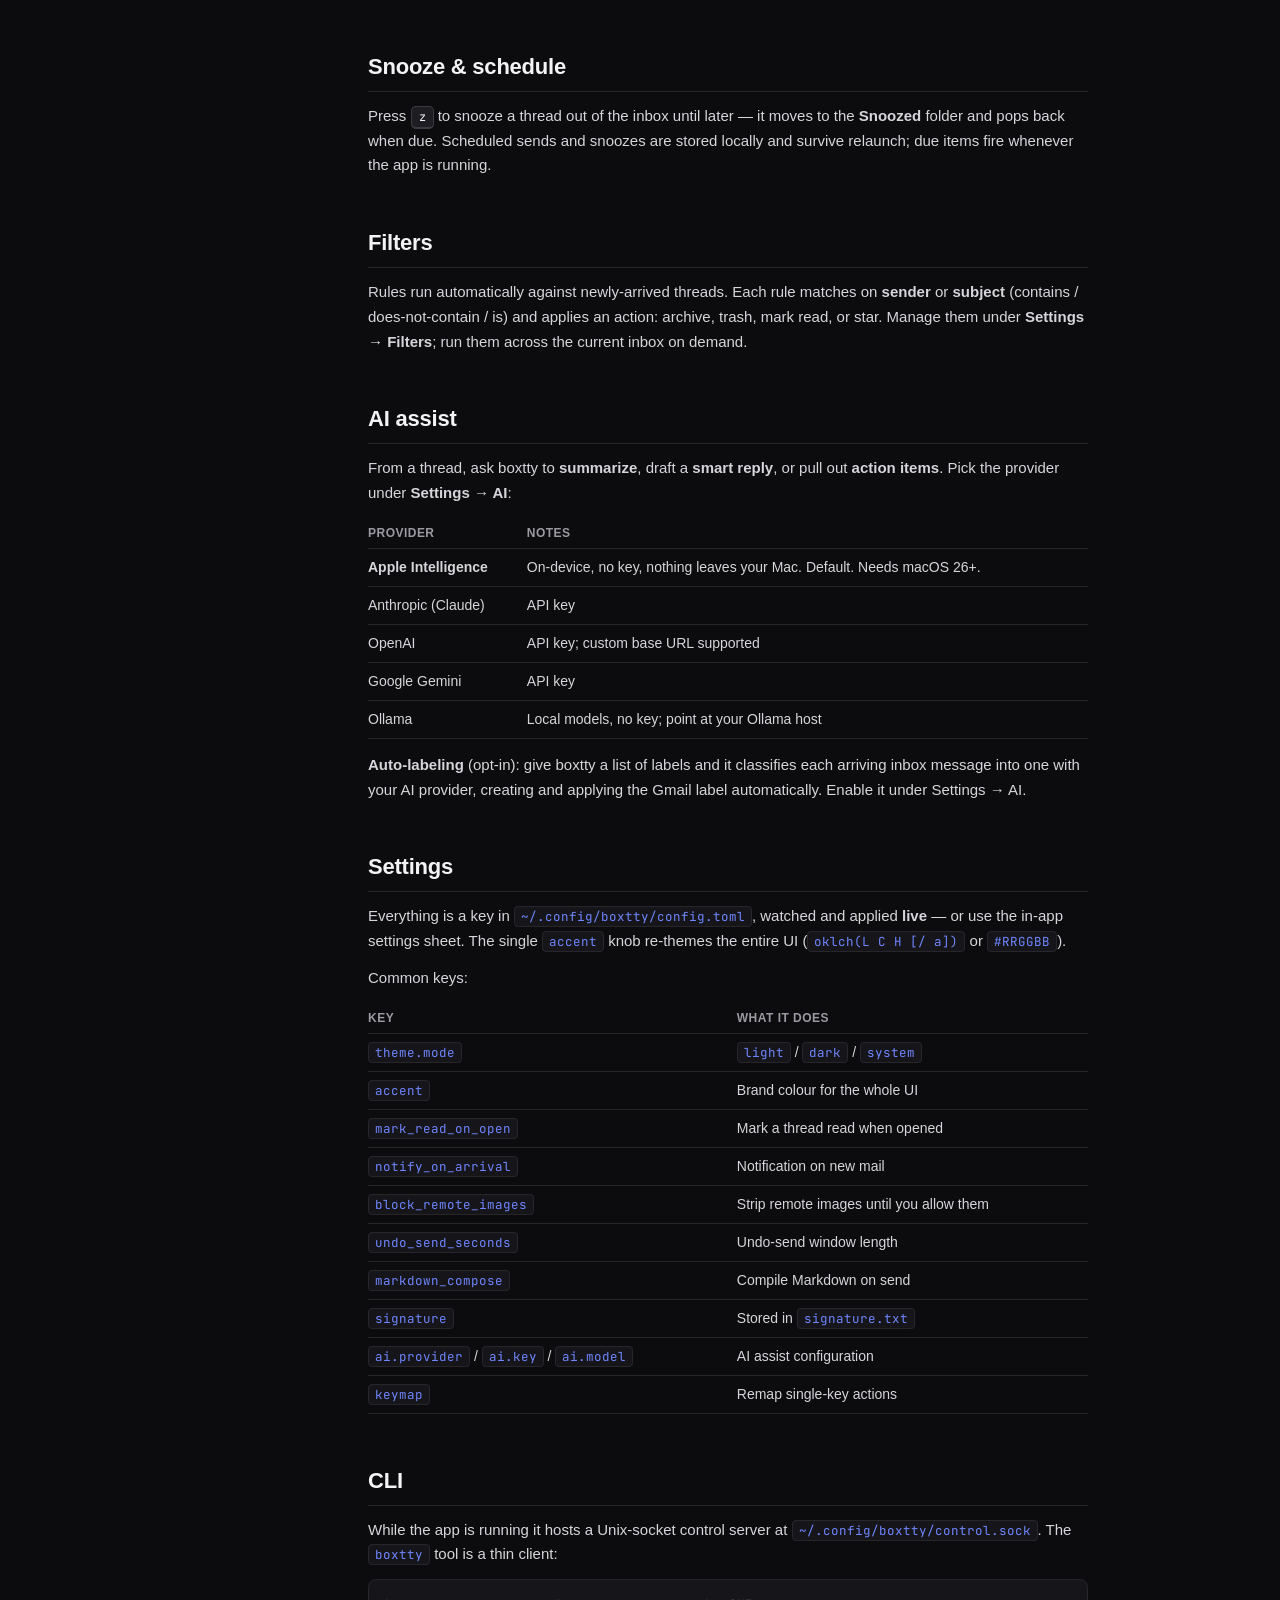
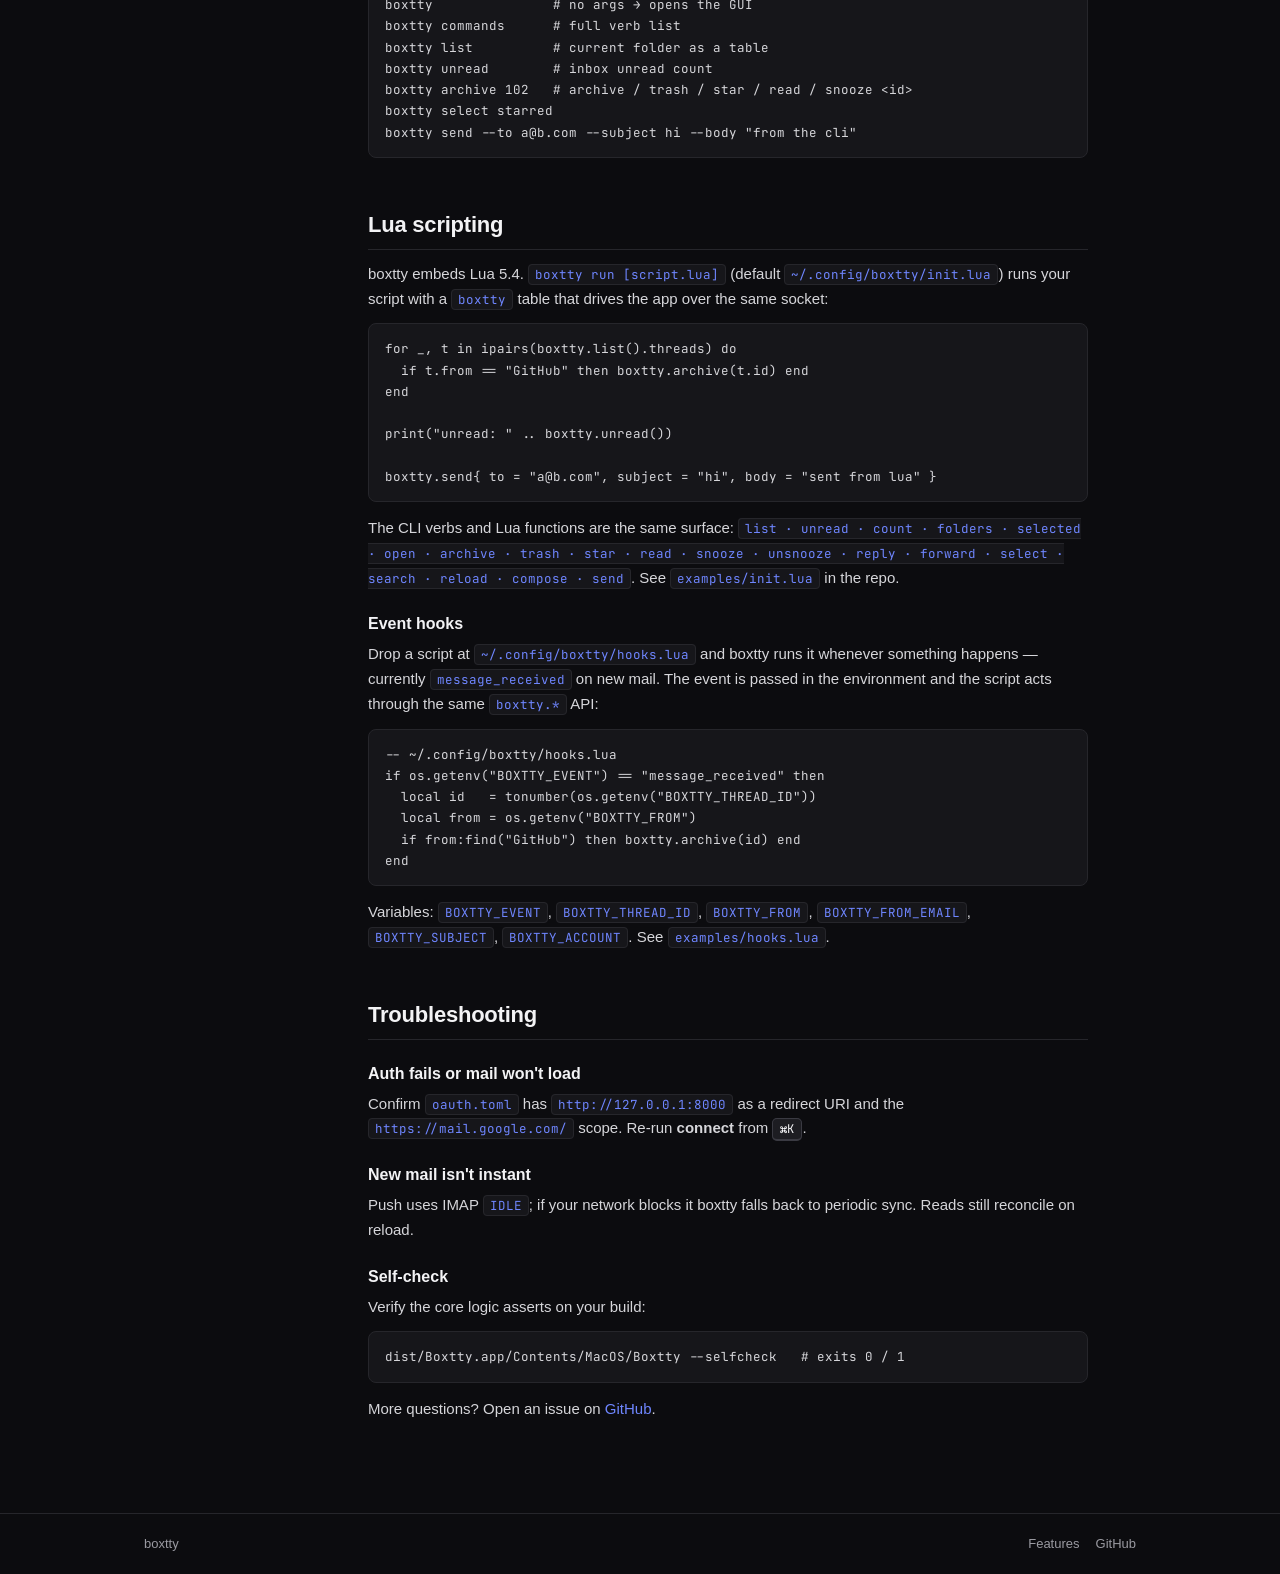
==== commit 2ca71a6b: "docs: Lua event hooks + AI auto-labeling Co-Authored-By: Claude Opus 4.8 <noreply@anthropic.com>" ====
--- a/docs.html
+++ b/docs.html
@@ -168,6 +168,7 @@
               <tr><td>Ollama</td><td>Local models, no key; point at your Ollama host</td></tr>
             </tbody>
           </table>
+          <p><strong>Auto-labeling</strong> (opt-in): give boxtty a list of labels and it classifies each arriving inbox message into one with your AI provider, creating and applying the Gmail label automatically. Enable it under Settings → AI.</p>
         </section>
 
         <section id="settings">
@@ -214,6 +215,16 @@
 
 boxtty.send{ to = "a@b.com", subject = "hi", body = "sent from lua" }</code></pre>
           <p>The CLI verbs and Lua functions are the same surface: <code>list · unread · count · folders · selected · open · archive · trash · star · read · snooze · unsnooze · reply · forward · select · search · reload · compose · send</code>. See <code>examples/init.lua</code> in the repo.</p>
+
+          <h3>Event hooks</h3>
+          <p>Drop a script at <code>~/.config/boxtty/hooks.lua</code> and boxtty runs it whenever something happens — currently <code>message_received</code> on new mail. The event is passed in the environment and the script acts through the same <code>boxtty.*</code> API:</p>
+          <pre><code>-- ~/.config/boxtty/hooks.lua
+if os.getenv("BOXTTY_EVENT") == "message_received" then
+  local id   = tonumber(os.getenv("BOXTTY_THREAD_ID"))
+  local from = os.getenv("BOXTTY_FROM")
+  if from:find("GitHub") then boxtty.archive(id) end
+end</code></pre>
+          <p>Variables: <code>BOXTTY_EVENT</code>, <code>BOXTTY_THREAD_ID</code>, <code>BOXTTY_FROM</code>, <code>BOXTTY_FROM_EMAIL</code>, <code>BOXTTY_SUBJECT</code>, <code>BOXTTY_ACCOUNT</code>. See <code>examples/hooks.lua</code>.</p>
         </section>
 
         <section id="troubleshooting">
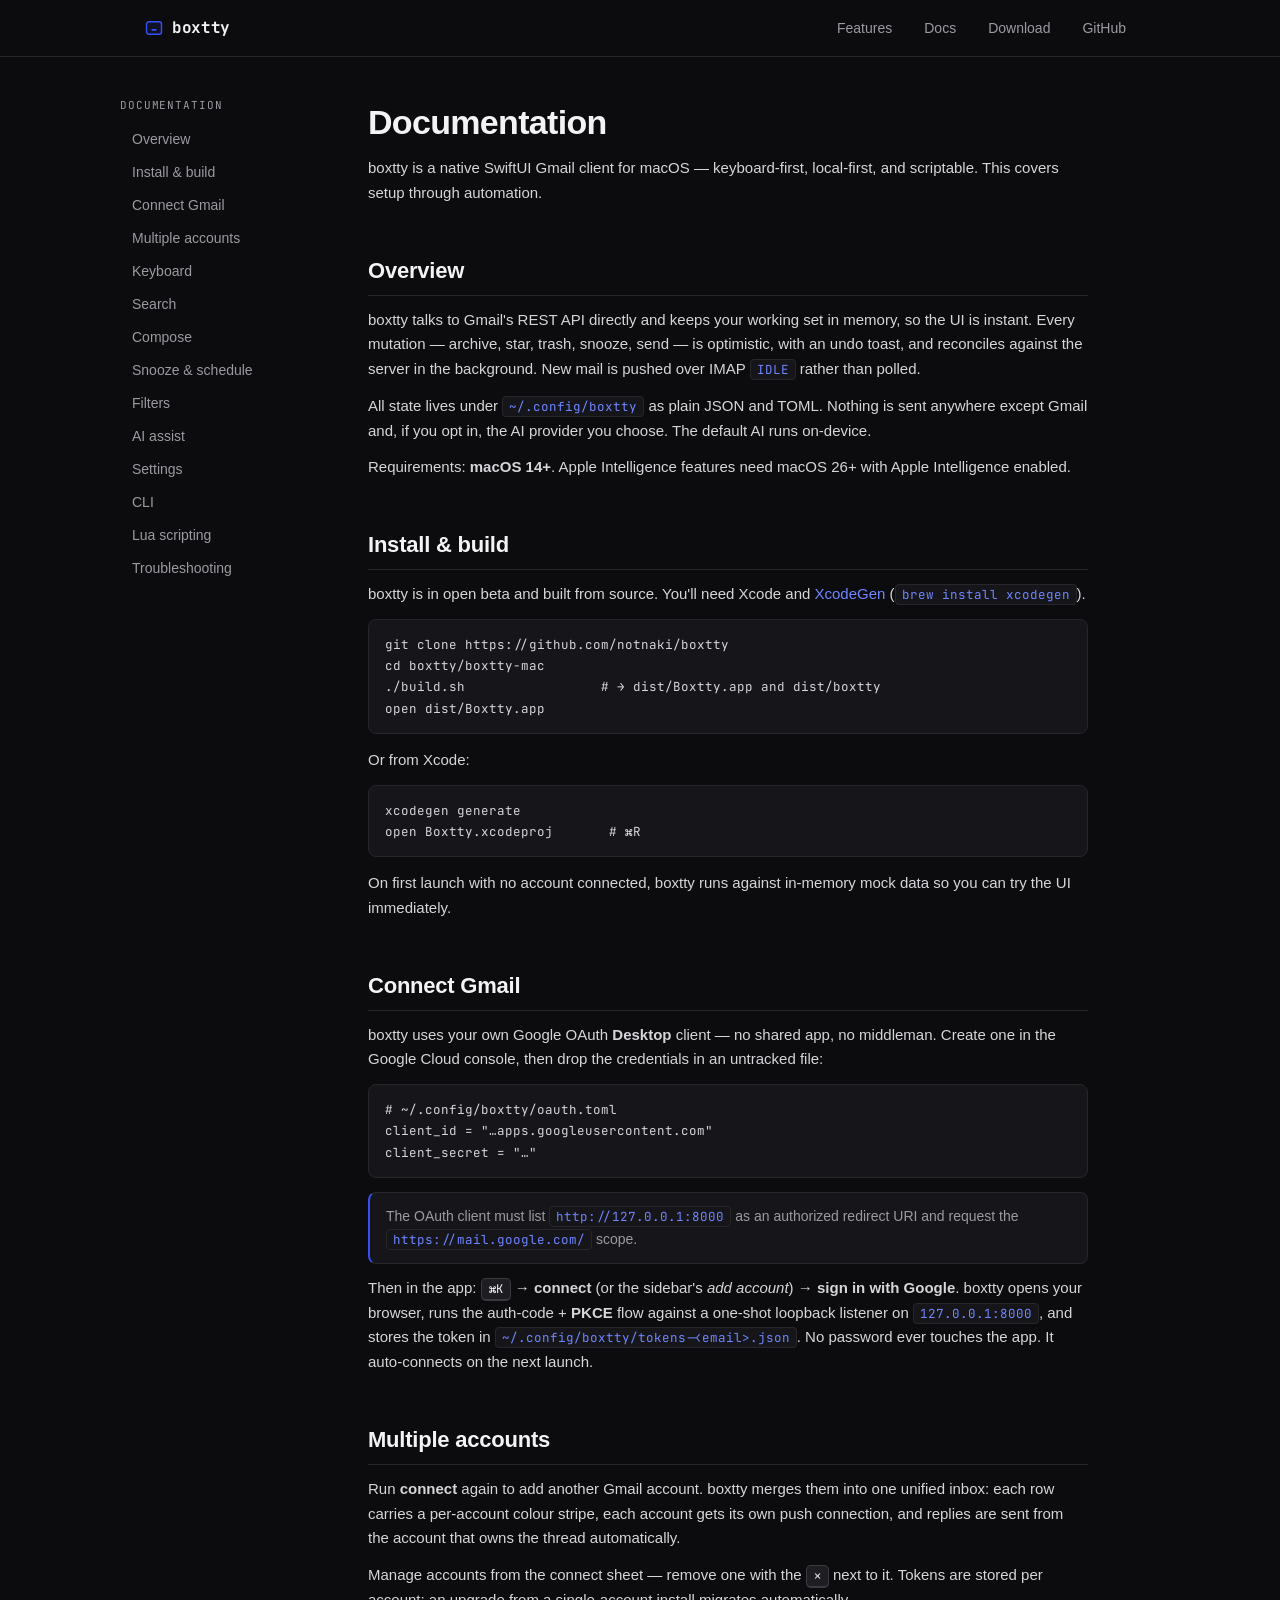
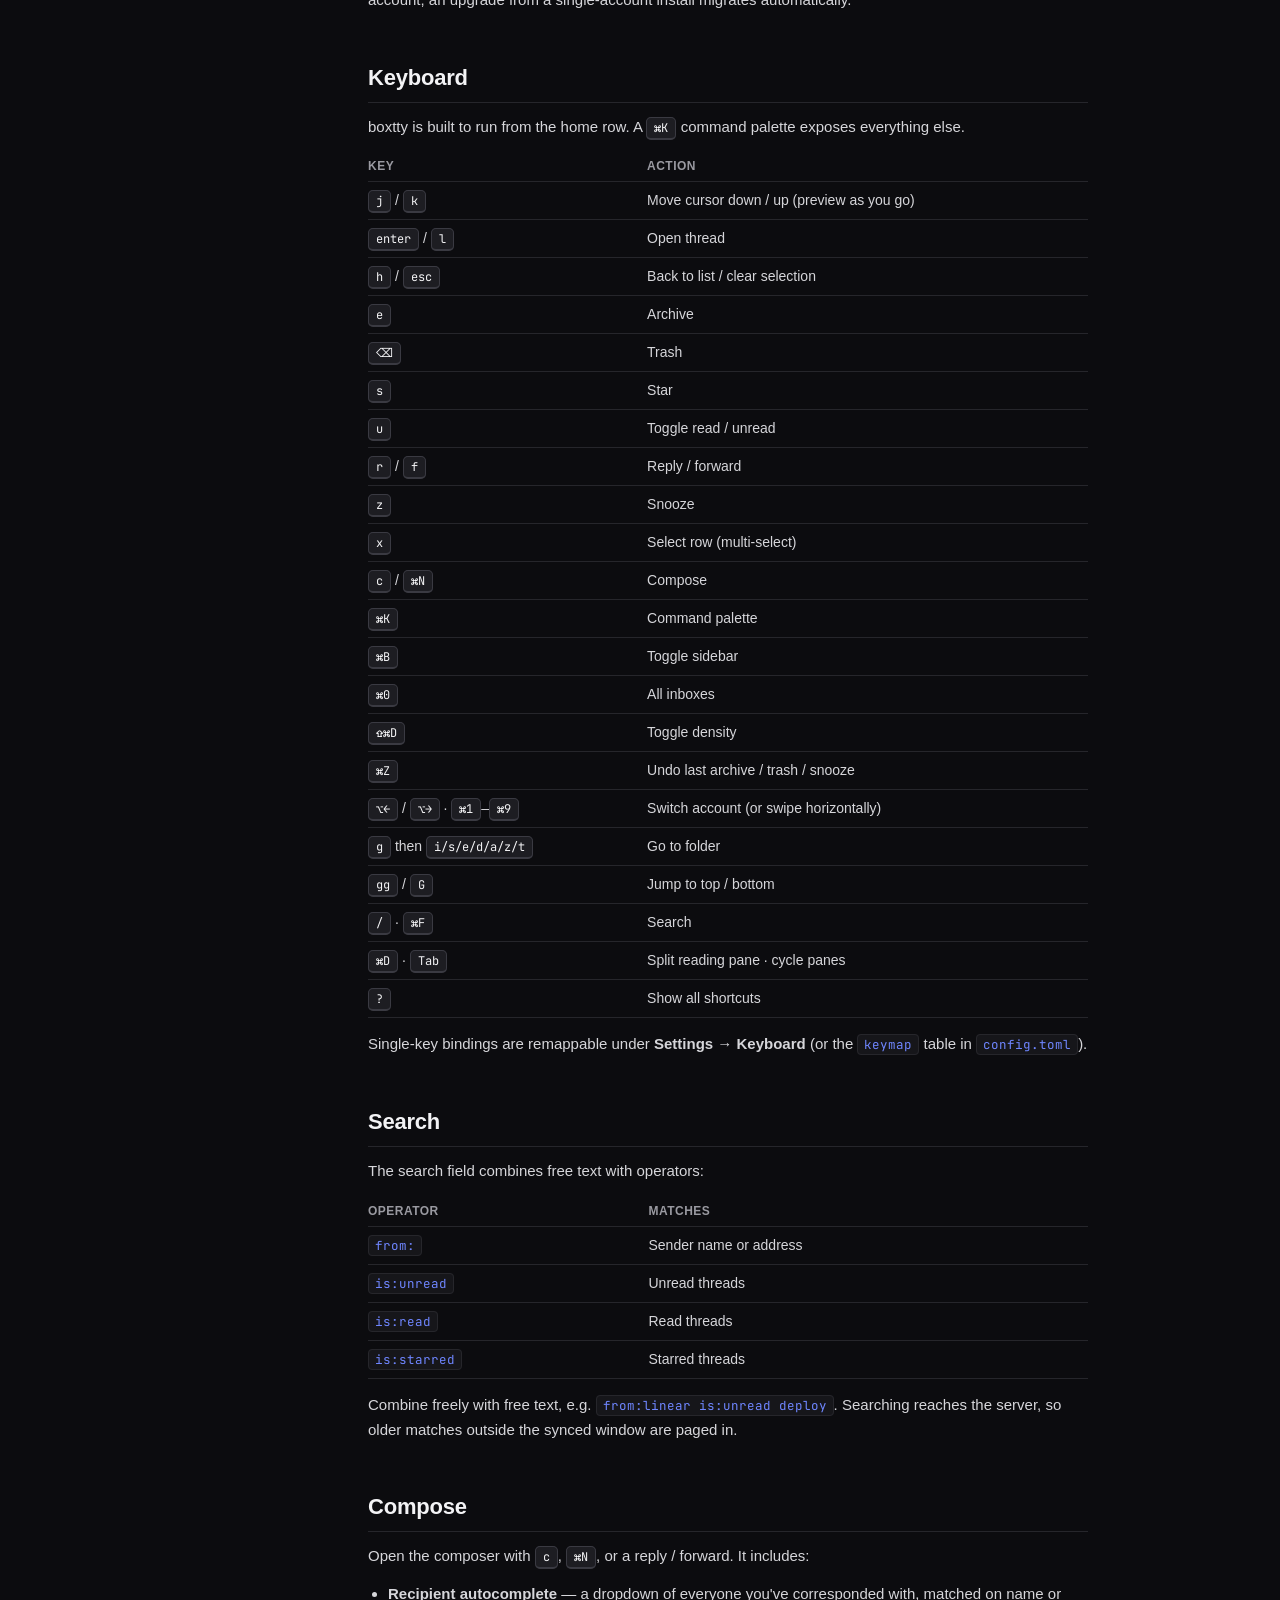
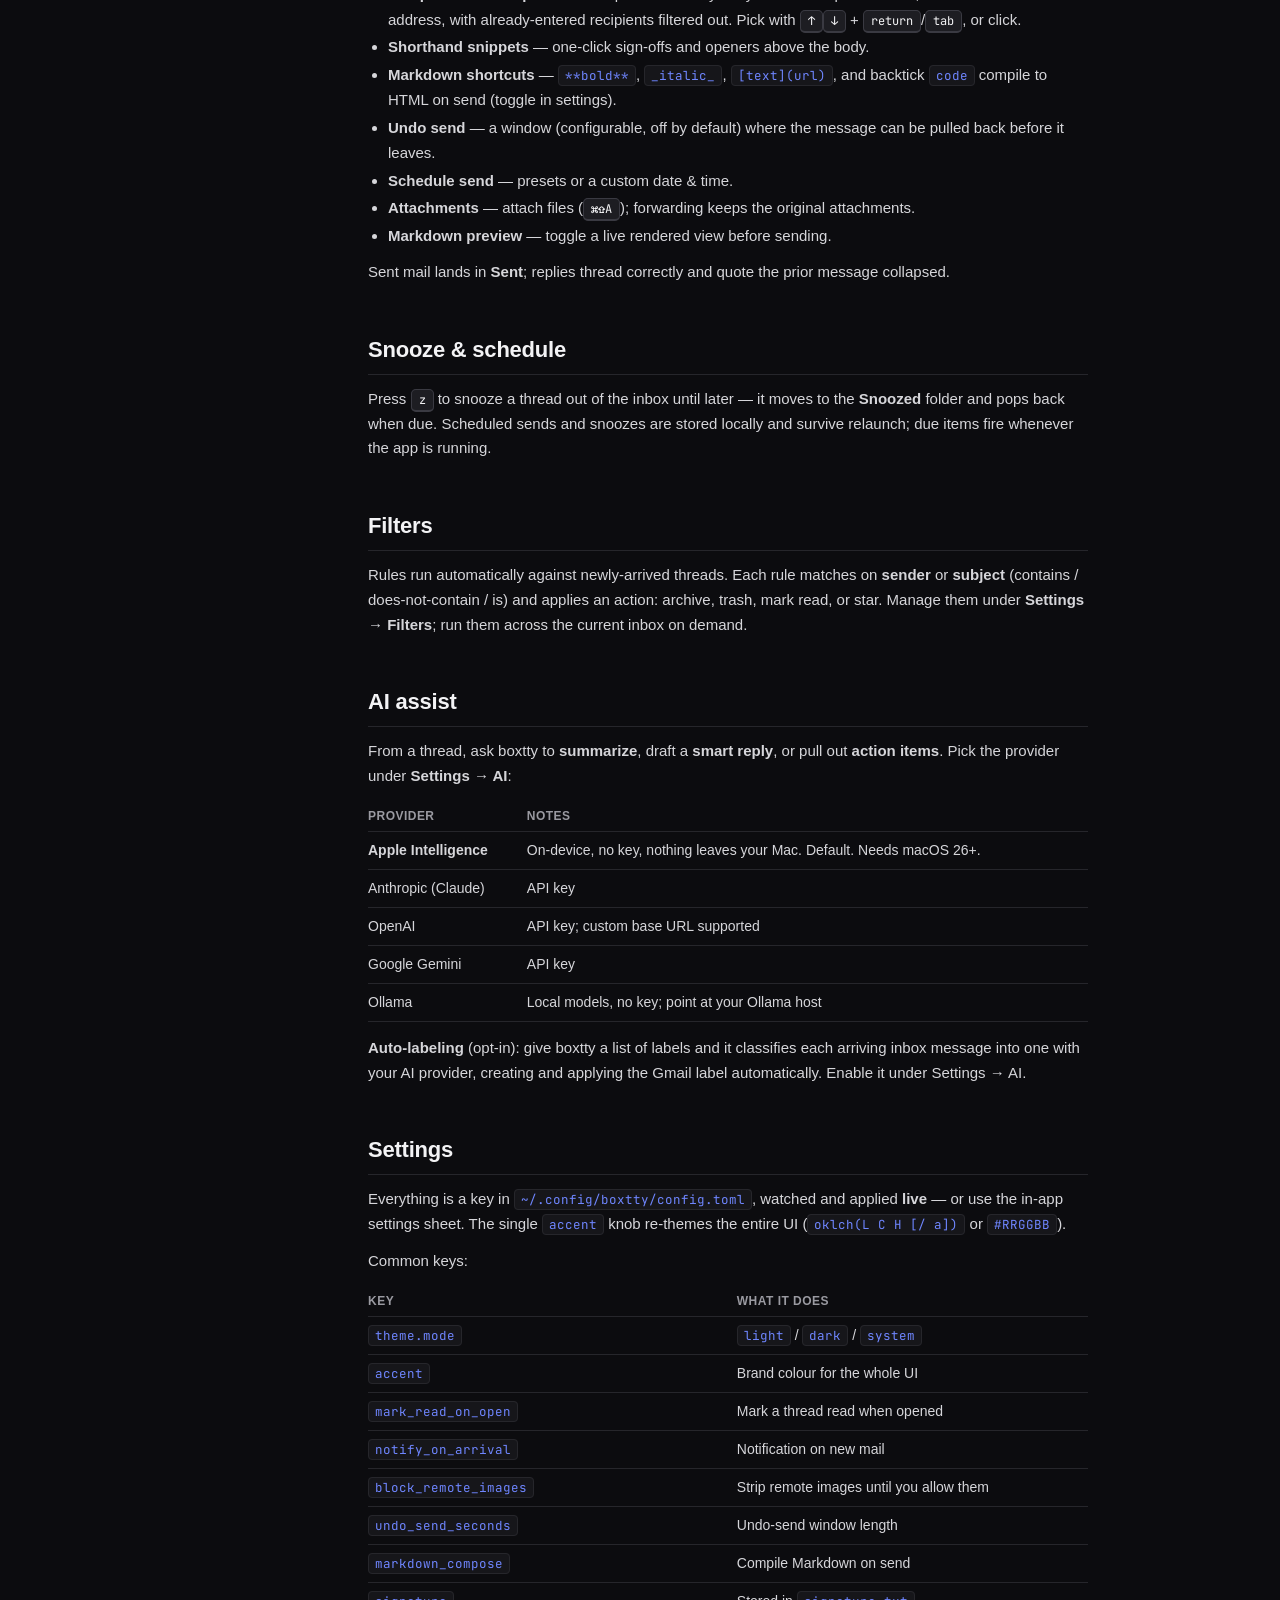
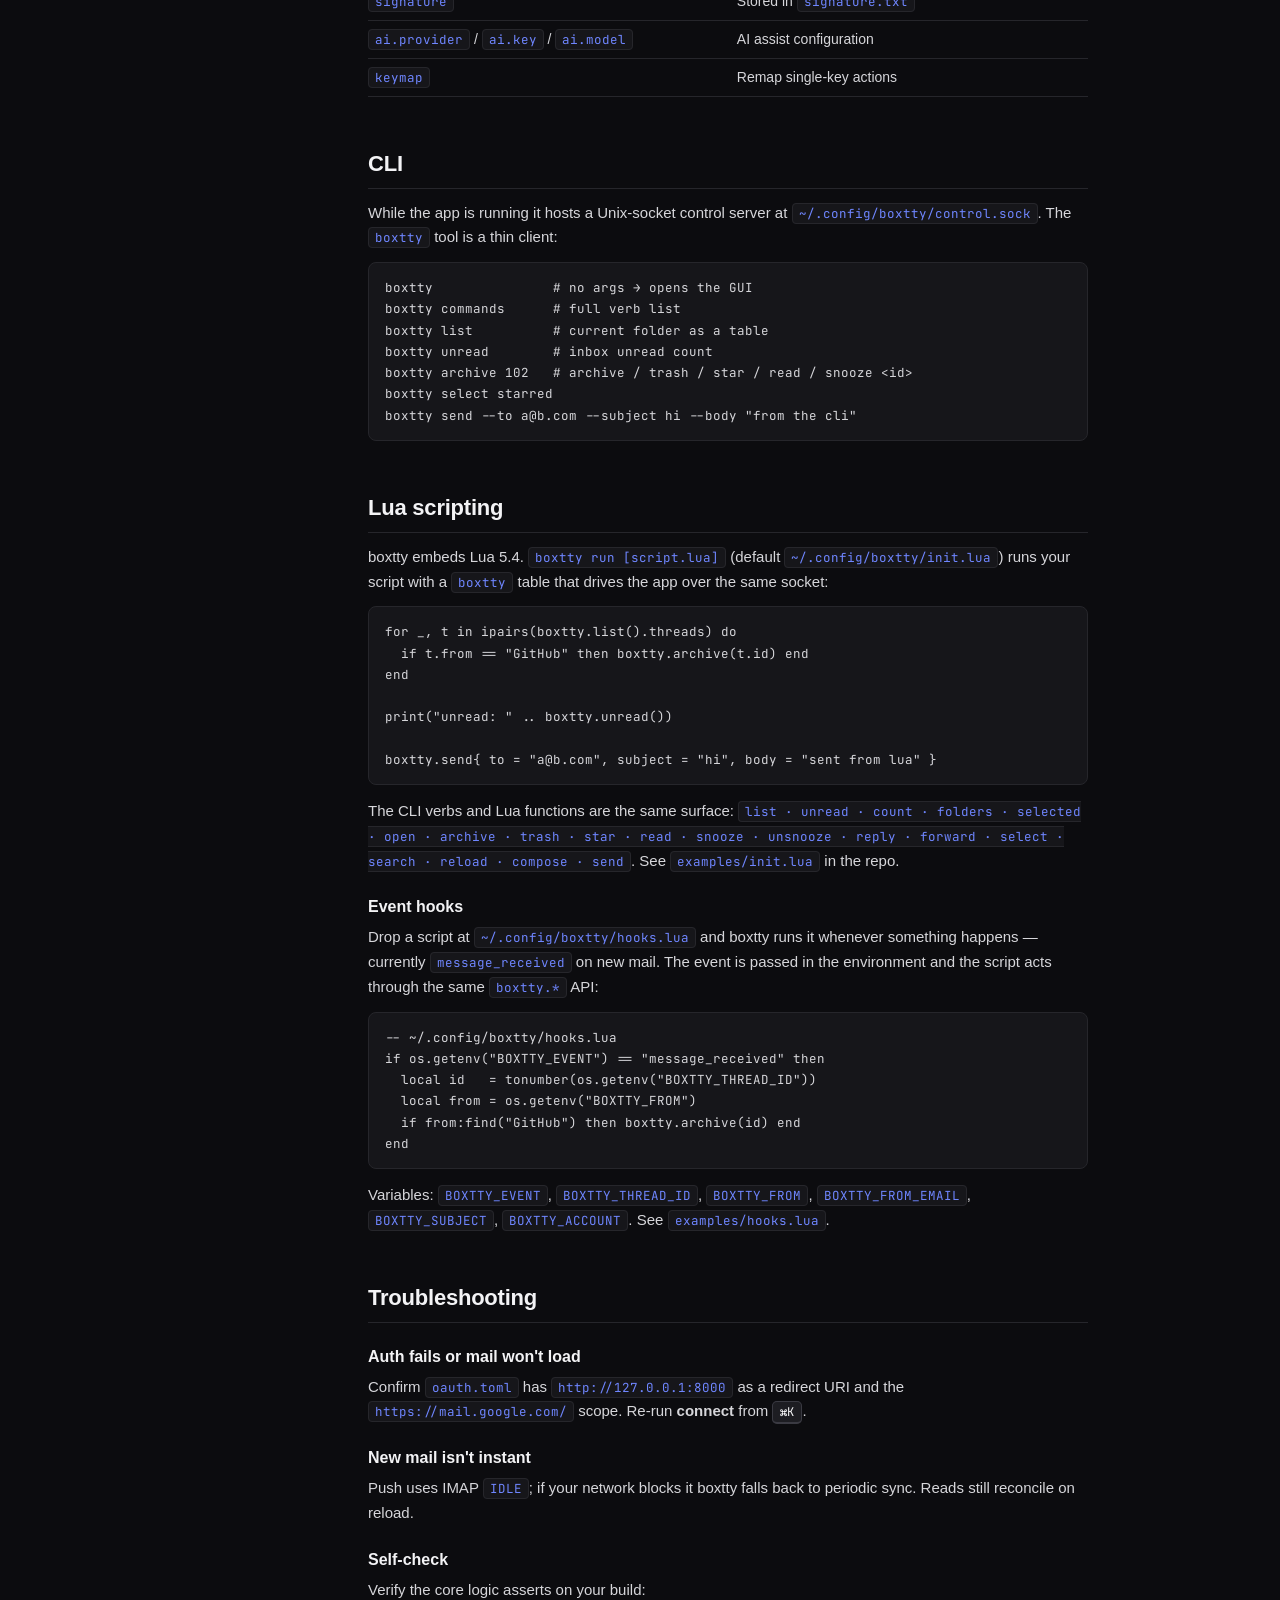
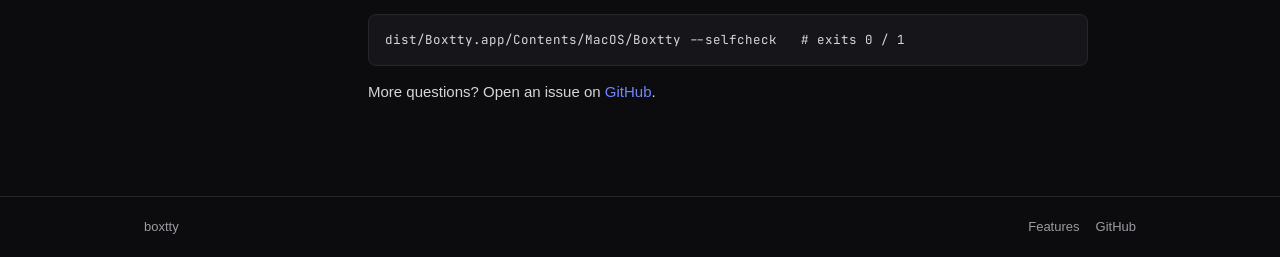
==== commit 449a23ea: "docs: refresh keyboard table + compose features for the new capabilities Co-Authored-By: Claude Opus" ====
--- a/docs.html
+++ b/docs.html
@@ -112,6 +112,12 @@
               <tr><td><span class="kbd">⌘0</span></td><td>All inboxes</td></tr>
               <tr><td><span class="kbd">⇧⌘D</span></td><td>Toggle density</td></tr>
               <tr><td><span class="kbd">⌘Z</span></td><td>Undo last archive / trash / snooze</td></tr>
+              <tr><td><span class="kbd">⌥←</span> / <span class="kbd">⌥→</span> · <span class="kbd">⌘1</span>–<span class="kbd">⌘9</span></td><td>Switch account (or swipe horizontally)</td></tr>
+              <tr><td><span class="kbd">g</span> then <span class="kbd">i/s/e/d/a/z/t</span></td><td>Go to folder</td></tr>
+              <tr><td><span class="kbd">gg</span> / <span class="kbd">G</span></td><td>Jump to top / bottom</td></tr>
+              <tr><td><span class="kbd">/</span> · <span class="kbd">⌘F</span></td><td>Search</td></tr>
+              <tr><td><span class="kbd">⌘D</span> · <span class="kbd">Tab</span></td><td>Split reading pane · cycle panes</td></tr>
+              <tr><td><span class="kbd">?</span></td><td>Show all shortcuts</td></tr>
             </tbody>
           </table>
           <p>Single-key bindings are remappable under <strong>Settings → Keyboard</strong> (or the <code>keymap</code> table in <code>config.toml</code>).</p>
@@ -140,7 +146,9 @@
             <li><strong>Shorthand snippets</strong> — one-click sign-offs and openers above the body.</li>
             <li><strong>Markdown shortcuts</strong> — <code>**bold**</code>, <code>_italic_</code>, <code>[text](url)</code>, and backtick <code>code</code> compile to HTML on send (toggle in settings).</li>
             <li><strong>Undo send</strong> — a window (configurable, off by default) where the message can be pulled back before it leaves.</li>
-            <li><strong>Schedule send</strong> — the clock menu sends later at a chosen time.</li>
+            <li><strong>Schedule send</strong> — presets or a custom date &amp; time.</li>
+            <li><strong>Attachments</strong> — attach files (<span class="kbd">⌘⇧A</span>); forwarding keeps the original attachments.</li>
+            <li><strong>Markdown preview</strong> — toggle a live rendered view before sending.</li>
           </ul>
           <p>Sent mail lands in <strong>Sent</strong>; replies thread correctly and quote the prior message collapsed.</p>
         </section>
